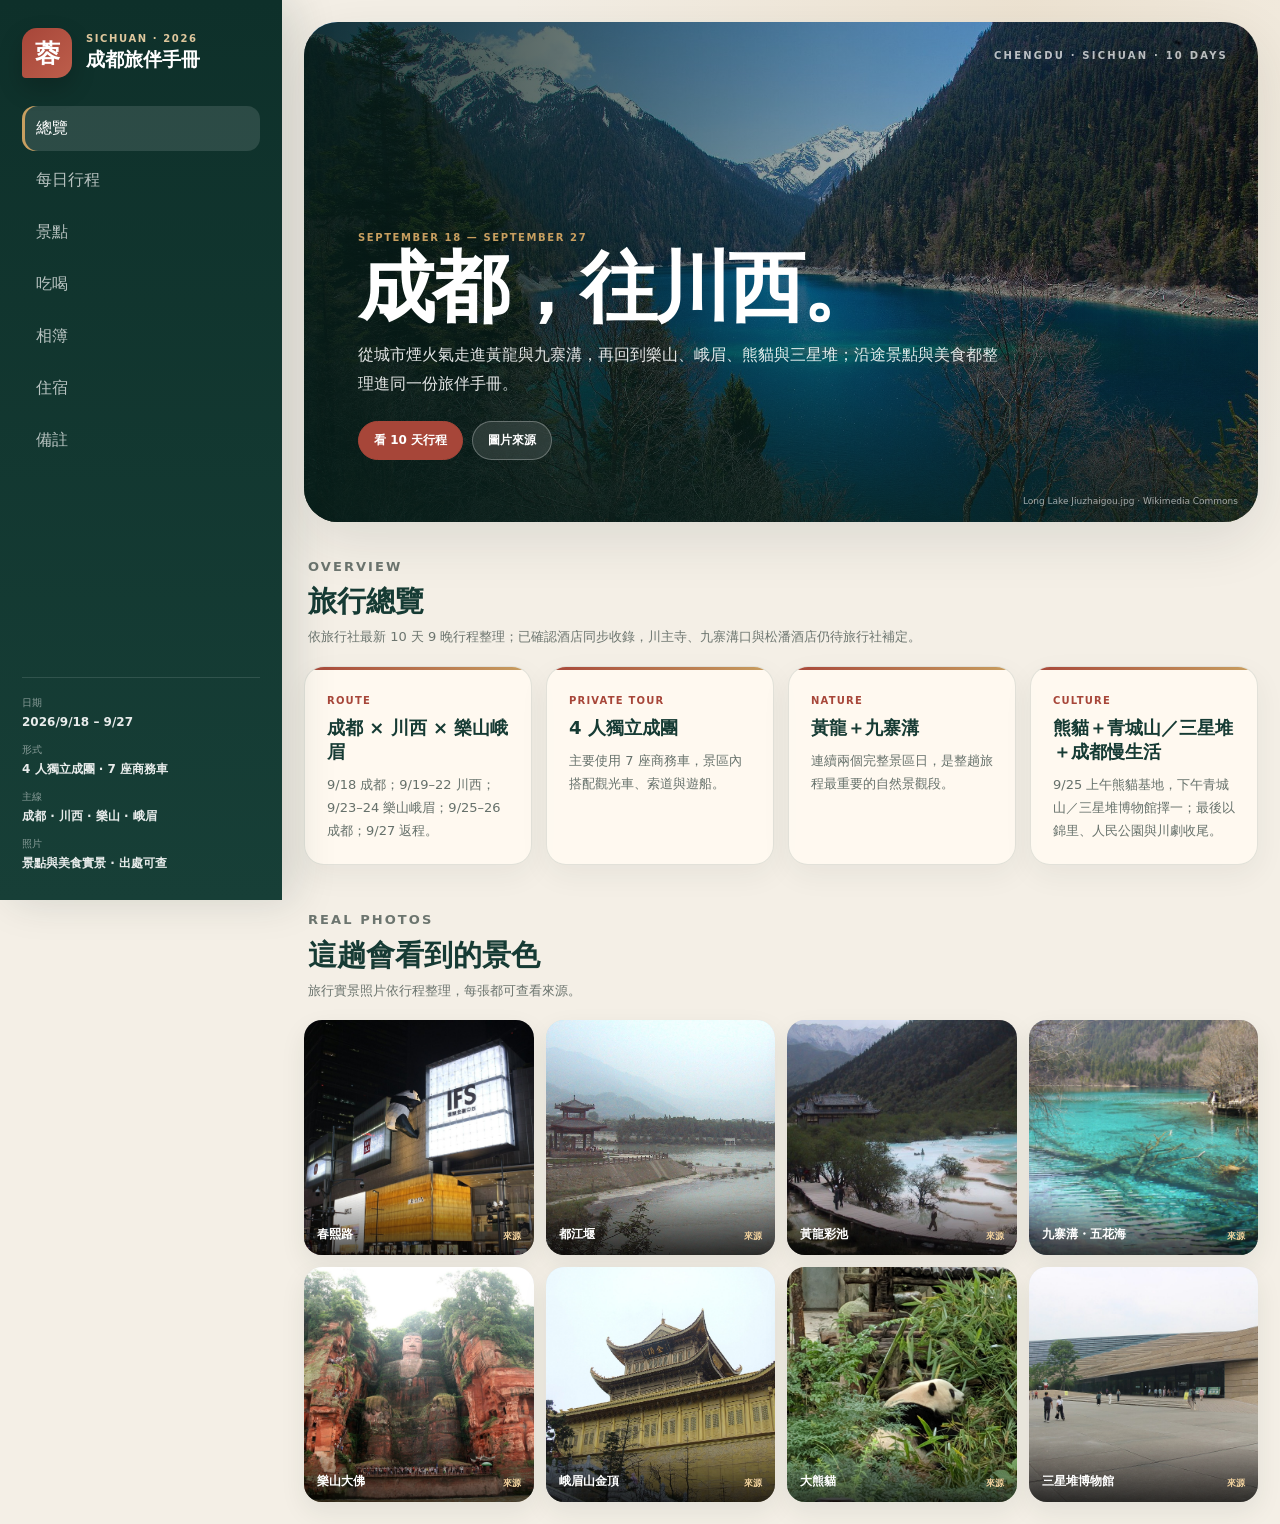
==== index.html @ 66284fae "Add files via upload" ====
<!doctype html><html lang="zh-Hant"><head><meta charset="utf-8"><meta name="viewport" content="width=device-width,initial-scale=1"><meta name="theme-color" content="#173d36"><meta name="apple-mobile-web-app-capable" content="yes"><meta name="apple-mobile-web-app-title" content="成都旅伴"><title>成都旅伴手冊｜2026.09.18–09.27</title><link rel="manifest" href="./manifest.webmanifest"><link rel="stylesheet" href="./styles.css?build=20260827-places-guide-1"></head><body>
<div class="app-shell"><aside class="sidebar"><div class="brand"><div class="brand-mark">蓉</div><div><p class="eyebrow">Sichuan · 2026</p><h1>成都旅伴手冊</h1></div></div><nav class="nav-tabs"><button class="nav-tab is-active" data-view="overview">總覽</button><button class="nav-tab" data-view="itinerary">每日行程</button><button class="nav-tab" data-view="places">景點</button><button class="nav-tab" data-view="food">吃喝</button><button class="nav-tab" data-view="gallery">相簿</button><button class="nav-tab" data-view="hotels">住宿</button><button class="nav-tab" data-view="notes">備註</button></nav><section class="trip-meta"><div><span>日期</span><strong>2026/9/18 – 9/27</strong></div><div><span>形式</span><strong>4 人獨立成團 · 7 座商務車</strong></div><div><span>主線</span><strong>成都 · 川西 · 樂山 · 峨眉</strong></div><div><span>照片</span><strong>景點與美食實景 · 出處可查</strong></div></section></aside>
<main><section class="hero" style="--hero:url('./assets/photos/jiuzhaigou_2.jpg')"><div class="hero-overlay"></div><div class="hero-topline">CHENGDU · SICHUAN · 10 DAYS</div><div class="hero-copy"><p class="eyebrow">September 18 — September 27</p><h2>成都，往川西。</h2><p>從城市煙火氣走進黃龍與九寨溝，再回到樂山、峨眉、熊貓與三星堆；沿途景點與美食都整理進同一份旅伴手冊。</p><div class="hero-actions"><button class="hero-jump" data-go="itinerary">看 10 天行程</button><a href="./IMAGE_CREDITS.html">圖片來源</a></div></div><div class="hero-source">Long Lake Jiuzhaigou.jpg · Wikimedia Commons</div></section>
<section class="view is-visible" id="overview"><div class="section-heading"><div><p class="eyebrow">Overview</p><h3>旅行總覽</h3><p>依旅行社最新 10 天 9 晚行程整理；已確認酒店同步收錄，川主寺、九寨溝口與松潘酒店仍待旅行社補定。</p></div></div><div class="overview-grid"><article class="info-card"><span class="card-kicker">Route</span><h4>成都 × 川西 × 樂山峨眉</h4><p>9/18 成都；9/19–22 川西；9/23–24 樂山峨眉；9/25–26 成都；9/27 返程。</p></article><article class="info-card"><span class="card-kicker">Private Tour</span><h4>4 人獨立成團</h4><p>主要使用 7 座商務車，景區內搭配觀光車、索道與遊船。</p></article><article class="info-card"><span class="card-kicker">Nature</span><h4>黃龍＋九寨溝</h4><p>連續兩個完整景區日，是整趟旅程最重要的自然景觀段。</p></article><article class="info-card"><span class="card-kicker">Culture</span><h4>熊貓＋青城山／三星堆＋成都慢生活</h4><p>9/25 上午熊貓基地，下午青城山／三星堆博物館擇一；最後以錦里、人民公園與川劇收尾。</p></article></div>
<div class="section-heading compact"><div><p class="eyebrow">Real Photos</p><h3>這趟會看到的景色</h3><p>旅行實景照片依行程整理，每張都可查看來源。</p></div></div><div class="overview-photo-grid"><figure class="photo-card"><img src="./assets/photos/chunxi.jpg" alt="春熙路"><figcaption><strong>春熙路</strong><a class="photo-source" href="https://commons.wikimedia.org/wiki/File:Chunxi_Road_20260514-2.jpg" target="_blank" rel="noopener">來源</a></figcaption></figure><figure class="photo-card"><img src="./assets/photos/dujiangyan_1.jpg" alt="都江堰"><figcaption><strong>都江堰</strong><a class="photo-source" href="https://commons.wikimedia.org/wiki/File:Dujiangyan_Irrigation_System.jpg" target="_blank" rel="noopener">來源</a></figcaption></figure><figure class="photo-card"><img src="./assets/photos/huanglong_1.jpg" alt="黃龍彩池"><figcaption><strong>黃龍彩池</strong><a class="photo-source" href="https://commons.wikimedia.org/wiki/File:Huanglonggou_Pools.jpg" target="_blank" rel="noopener">來源</a></figcaption></figure><figure class="photo-card"><img src="./assets/photos/jiuzhaigou_1.jpg" alt="九寨溝・五花海"><figcaption><strong>九寨溝・五花海</strong><a class="photo-source" href="https://commons.wikimedia.org/wiki/File:%E4%B9%9D%E5%AF%A8%E6%BA%9D%E4%BA%94%E8%8A%B1%E6%B5%B7.JPG" target="_blank" rel="noopener">來源</a></figcaption></figure><figure class="photo-card"><img src="./assets/photos/leshan_1.jpg" alt="樂山大佛"><figcaption><strong>樂山大佛</strong><a class="photo-source" href="https://commons.wikimedia.org/wiki/File:Leshan_Giant_Buddha.jpg" target="_blank" rel="noopener">來源</a></figcaption></figure><figure class="photo-card"><img src="./assets/photos/emei_1.jpg" alt="峨眉山金頂"><figcaption><strong>峨眉山金頂</strong><a class="photo-source" href="https://commons.wikimedia.org/wiki/File:GoldenSummit.JPG" target="_blank" rel="noopener">來源</a></figcaption></figure><figure class="photo-card"><img src="./assets/photos/panda_2.jpg" alt="大熊貓"><figcaption><strong>大熊貓</strong><a class="photo-source" href="https://commons.wikimedia.org/wiki/File:Chengdu_Research_Base_of_Giant_Panda_Breeding,_201907,_05.jpg" target="_blank" rel="noopener">來源</a></figcaption></figure><figure class="photo-card"><img src="./assets/photos/sanxingdui_2.jpg" alt="三星堆博物館"><figcaption><strong>三星堆博物館</strong><a class="photo-source" href="https://commons.wikimedia.org/wiki/File:Sanxingdui_Museum_20260512-1.jpg" target="_blank" rel="noopener">來源</a></figcaption></figure></div></section>
<section class="view" id="itinerary"><div class="section-heading"><div><p class="eyebrow">Itinerary</p><h3>每日行程</h3><p>點日期切換，每一天都使用對應的實景照片。</p></div></div><div class="date-switcher" id="dateSwitcher"></div><div class="day-panel" id="dayPanel"></div></section>
<section class="view" id="places"><div class="section-heading"><div><p class="eyebrow">Places</p><h3>景點資料</h3><p>所有卡片皆使用實景照片；導航改用高德地圖。</p></div></div><div class="filter-row" id="placeFilters"></div><div class="places-grid" id="placesGrid"></div></section>
<section class="view" id="food">
<div class="section-heading"><div><p class="eyebrow">Food & Tea</p><h3>四川一路吃</h3>
<p>成都小吃、川西藏羌風味、樂山美食與人民公園茶館都排進同一份清單。菜色卡片使用實際食物照片，並標示攝影者、來源與授權。</p></div></div>
<div class="food-offline-note"><strong>離線使用：</strong>出發前在可正常連線的網路下開啟一次本頁，菜色照片會由瀏覽器保存；景點照片則已收錄在網站內。</div>
<section class="top10-section"><div class="top10-heading"><p class="eyebrow">Must Eat</p><h4>整趟必吃 Top 10</h4><p>依這次 10 天路線排序，不是泛用成都排行榜。</p></div><ol class="top10-grid"><li><span>01</span><strong>樂山甜皮鴨</strong></li><li><span>02</span><strong>樂山蹺腳牛肉</strong></li><li><span>03</span><strong>樂山缽缽雞</strong></li><li><span>04</span><strong>成都火鍋</strong></li><li><span>05</span><strong>串串香</strong></li><li><span>06</span><strong>甜水麵</strong></li><li><span>07</span><strong>擔擔麵</strong></li><li><span>08</span><strong>冰粉</strong></li><li><span>09</span><strong>牦牛肉湯鍋／火鍋</strong></li><li><span>10</span><strong>蛋烘糕</strong></li></ol></section>
<div class="filter-row" id="foodFilters"></div><div class="places-grid" id="foodGrid"></div>
</section>
<section class="view" id="gallery"><div class="section-heading"><div><p class="eyebrow">Gallery</p><h3>旅途相簿</h3><p>旅行實景照片依地區分類，點卡片可查看原始來源。</p></div><a class="credits-link" href="./IMAGE_CREDITS.html">完整圖片來源</a></div><div class="filter-row" id="galleryFilters"></div><div class="gallery-grid" id="galleryGrid"></div></section>

<section class="view" id="hotels">
  <div class="section-heading"><div><p class="eyebrow">Stay</p><h3>住宿安排</h3>
  <p>依旅行社最新行程表整理。已確認酒店可直接開啟高德地圖；標示「待確認」的住宿不自行補假地址。</p></div></div>
  <div class="hotel-grid" id="hotelGrid"></div>
</section>
<section class="view" id="notes"><div class="section-heading"><div><p class="eyebrow">Notes</p><h3>旅伴備註</h3><p id="notesStatus">本機離線模式</p></div></div><div class="notes-layout"><form id="noteForm" class="note-form"><label>標題<input name="title" placeholder="例如：三星堆門票" required></label><label>內容<textarea name="body" placeholder="同行都需要看到的事情" required></textarea></label><button type="submit">新增備註</button></form><div class="note-list" id="noteList"></div></div></section></main></div><script>document.querySelectorAll('[data-go]').forEach(b=>b.onclick=()=>document.querySelector(`[data-view="${b.dataset.go}"]`).click());</script><script src="./app.js?build=20260827-places-guide-1"></script></body></html>
---- styles.css ----
:root{--ink:#163b34;--ink2:#234e45;--paper:#f4efe6;--paper2:#fffaf1;--red:#a74639;--gold:#c89f60;--muted:#6c756f;--line:rgba(22,59,52,.12);--shadow:0 18px 55px rgba(26,47,41,.11);--sidebar:282px}*{box-sizing:border-box}html{scroll-behavior:smooth}body{margin:0;background:radial-gradient(circle at 80% 0,rgba(200,159,96,.15),transparent 28%),var(--paper);color:#24342f;font-family:system-ui,-apple-system,"PingFang TC","Microsoft JhengHei",sans-serif}button,input,textarea{font:inherit}a{color:inherit}.app-shell{min-height:100vh}.sidebar{position:fixed;inset:0 auto 0 0;width:var(--sidebar);z-index:20;padding:28px 22px;display:flex;flex-direction:column;gap:28px;color:#fff;background:linear-gradient(180deg,#0e302a,#173f37);box-shadow:12px 0 40px rgba(20,50,44,.15);overflow:auto}.brand{display:flex;align-items:center;gap:14px}.brand-mark{width:50px;height:50px;display:grid;place-items:center;border-radius:15px 15px 15px 4px;background:linear-gradient(135deg,#a74639,#bd5e4b);font-family:serif;font-size:25px;font-weight:900;box-shadow:0 10px 24px rgba(0,0,0,.2)}.brand h1{margin:3px 0 0;font-size:19px}.eyebrow{margin:0;color:var(--gold);font-size:10px;font-weight:900;letter-spacing:.16em;text-transform:uppercase}.sidebar .eyebrow{color:#dfc79d}.nav-tabs{display:grid;gap:7px}.nav-tab{border:0;border-radius:13px;padding:12px 14px;background:transparent;color:rgba(255,255,255,.7);text-align:left;cursor:pointer}.nav-tab:hover{background:rgba(255,255,255,.07);color:#fff}.nav-tab.is-active{background:rgba(255,255,255,.12);color:#fff;box-shadow:inset 3px 0 0 var(--gold)}.trip-meta{margin-top:auto;padding-top:18px;border-top:1px solid rgba(255,255,255,.12);display:grid;gap:12px}.trip-meta div{display:grid;gap:3px}.trip-meta span{font-size:10px;color:rgba(255,255,255,.5)}.trip-meta strong{font-size:12px;line-height:1.5;color:rgba(255,255,255,.9)}main{margin-left:var(--sidebar);width:calc(100% - var(--sidebar));padding:22px}.hero{--hero:none;position:relative;min-height:500px;overflow:hidden;border-radius:34px;background-image:var(--hero);background-position:center;background-size:cover;box-shadow:var(--shadow);color:#fff;display:flex;align-items:flex-end}.hero-overlay{position:absolute;inset:0;background:linear-gradient(90deg,rgba(7,30,26,.86),rgba(7,30,26,.38) 55%,rgba(7,30,26,.06)),linear-gradient(0deg,rgba(7,30,26,.72),transparent 55%)}.hero-topline{position:absolute;top:28px;right:30px;z-index:2;font-size:10px;font-weight:900;letter-spacing:.22em;color:rgba(255,255,255,.7)}.hero-copy{position:relative;z-index:2;max-width:790px;padding:54px 54px 62px}.hero-copy h2{margin:8px 0 14px;font-family:serif;font-size:clamp(48px,6vw,80px);line-height:.98;letter-spacing:-.04em}.hero-copy>p:last-of-type{max-width:650px;margin:0;color:rgba(255,255,255,.88);font-size:16px;line-height:1.85}.hero-actions{display:flex;gap:9px;margin-top:22px}.hero-actions button,.hero-actions a{border:1px solid rgba(255,255,255,.28);border-radius:999px;padding:10px 15px;background:rgba(255,255,255,.11);color:#fff;text-decoration:none;font-size:12px;font-weight:800;cursor:pointer;backdrop-filter:blur(10px)}.hero-actions button{background:#a74639;border-color:#a74639}.hero-source{position:absolute;z-index:2;right:20px;bottom:16px;font-size:9px;color:rgba(255,255,255,.6)}.view{display:none;animation:fade .28s ease}.view.is-visible{display:block}@keyframes fade{from{opacity:0;transform:translateY(5px)}to{opacity:1;transform:none}}.section-heading{display:flex;justify-content:space-between;align-items:flex-end;gap:20px;margin:34px 4px 18px}.section-heading.compact{margin-top:44px}.section-heading h3{margin:4px 0;color:var(--ink);font-family:serif;font-size:29px}.section-heading p{margin:0;max-width:800px;color:var(--muted);font-size:13px;line-height:1.7}.overview-grid{display:grid;grid-template-columns:repeat(4,minmax(0,1fr));gap:14px}.info-card,.day-panel,.place-card,.note-card,.note-form{border:1px solid var(--line);background:rgba(255,250,241,.92);box-shadow:0 10px 30px rgba(30,48,43,.06)}.info-card{position:relative;overflow:hidden;padding:22px;border-radius:20px}.info-card:before{content:"";position:absolute;inset:0 0 auto;height:3px;background:linear-gradient(90deg,var(--red),var(--gold))}.card-kicker{color:var(--red);font-size:10px;font-weight:900;letter-spacing:.12em;text-transform:uppercase}.info-card h4,.place-card h4,.note-card h4{margin:8px 0 10px;color:var(--ink);font-size:18px}.info-card p,.place-card p,.note-card p{margin:0;color:#66716b;font-size:13px;line-height:1.75}.overview-photo-grid{display:grid;grid-template-columns:repeat(4,minmax(0,1fr));gap:12px}.photo-card{position:relative;overflow:hidden;margin:0;border-radius:18px;background:#ddd;box-shadow:0 10px 26px rgba(30,48,43,.08)}.photo-card img{width:100%;height:235px;object-fit:cover;display:block;transition:.3s}.photo-card:hover img{transform:scale(1.025)}.photo-card figcaption{position:absolute;inset:auto 0 0;display:flex;align-items:flex-end;justify-content:space-between;gap:10px;padding:32px 13px 12px;background:linear-gradient(transparent,rgba(0,0,0,.72));color:#fff;font-size:11px}.photo-card figcaption strong{font-size:12px}.photo-source{color:#f0d19d;text-decoration:none;font-size:9px;font-weight:800;white-space:nowrap}.date-switcher,.filter-row{display:flex;gap:8px;overflow-x:auto;padding:2px 2px 12px;scrollbar-width:none}.date-switcher::-webkit-scrollbar,.filter-row::-webkit-scrollbar{display:none}.date-button,.filter-pill{flex:0 0 auto;border:1px solid var(--line);border-radius:999px;padding:9px 13px;background:rgba(255,255,255,.6);color:var(--ink);font-size:11px;font-weight:800;cursor:pointer}.date-button.is-active,.filter-pill.is-active{color:#fff;background:var(--ink);border-color:var(--ink);box-shadow:0 8px 20px rgba(22,59,52,.18)}.day-panel{padding:25px;border-radius:23px}.day-title{display:flex;align-items:flex-start;justify-content:space-between;gap:16px;margin-bottom:18px}.day-title h4{margin:5px 0 0;color:var(--ink);font-family:serif;font-size:28px}.tag{display:inline-flex;width:fit-content;border:1px solid rgba(167,70,57,.16);border-radius:999px;padding:6px 9px;background:rgba(167,70,57,.07);color:#83362e;font-size:10px;font-weight:800}.day-photo-grid{display:grid;grid-template-columns:repeat(auto-fit,minmax(180px,1fr));gap:10px;margin-bottom:22px}.day-photo-grid .photo-card img{height:230px}.timeline{position:relative}.timeline:before{content:"";position:absolute;top:14px;bottom:14px;left:92px;width:1px;background:linear-gradient(var(--gold),rgba(200,159,96,.1))}.timeline-item{position:relative;display:grid;grid-template-columns:78px 1fr;gap:28px;padding:17px 0}.timeline-item:before{content:"";position:absolute;left:87px;top:26px;width:10px;height:10px;border:3px solid var(--paper2);border-radius:50%;background:var(--red)}.timeline-time{padding-top:2px;color:#8d3b32;font-size:11px;font-weight:900}.timeline-item h5{margin:0 0 6px;color:var(--ink);font-size:15px}.timeline-item p{margin:0;color:#66716b;font-size:13px;line-height:1.75}.link-row{display:flex;flex-wrap:wrap;gap:10px;margin-top:10px}.link-row a{color:#923c32;text-decoration:none;border-bottom:1px solid rgba(146,60,50,.3);font-size:10px;font-weight:800}.places-grid{display:grid;grid-template-columns:repeat(3,minmax(0,1fr));gap:14px}.place-card{overflow:hidden;border-radius:21px}.place-photo{position:relative;height:205px;background:#ddd}.place-photo img{width:100%;height:100%;object-fit:cover;display:block}.source-float{position:absolute;right:9px;bottom:8px;padding:5px 7px;border-radius:999px;background:rgba(0,0,0,.45);backdrop-filter:blur(8px)}.place-body{padding:17px}.tag-row{display:flex;gap:6px;margin-top:12px}.food-photo-note{margin-top:10px;color:#8a6e55;font-size:10px;font-weight:700}.gallery-grid{display:grid;grid-template-columns:repeat(4,minmax(0,1fr));grid-auto-flow:dense;gap:12px}.gallery-card{position:relative;min-height:260px;overflow:hidden;margin:0;border-radius:20px;background:#ddd;box-shadow:0 12px 30px rgba(30,48,43,.08)}.gallery-card.gallery-wide{grid-column:span 2}.gallery-card img{width:100%;height:100%;min-height:260px;object-fit:cover;display:block}.gallery-card figcaption{position:absolute;inset:auto 0 0;display:grid;grid-template-columns:1fr auto;gap:2px 8px;align-items:end;padding:40px 13px 12px;background:linear-gradient(transparent,rgba(0,0,0,.72));color:#fff}.gallery-card figcaption span{grid-column:1;color:#e9ca98;font-size:9px;font-weight:900}.gallery-card figcaption strong{font-size:12px}.gallery-card .photo-source{grid-row:1/3;grid-column:2}.credits-link{border:1px solid var(--line);border-radius:999px;padding:9px 12px;text-decoration:none;color:var(--ink);font-size:11px;font-weight:800}.notes-layout{display:grid;grid-template-columns:minmax(280px,.8fr) minmax(0,1.6fr);gap:15px}.note-form{display:grid;align-self:start;gap:14px;padding:20px;border-radius:20px}.note-form label{display:grid;gap:6px;color:var(--ink);font-size:11px;font-weight:800}.note-form input,.note-form textarea{width:100%;border:1px solid var(--line);border-radius:12px;padding:11px 12px;background:#fff;color:#24342f;outline:none}.note-form textarea{min-height:120px;resize:vertical}.note-form button,.note-card button{border:0;border-radius:999px;padding:9px 13px;background:var(--ink);color:#fff;font-size:11px;font-weight:800;cursor:pointer}.note-list{display:grid;gap:9px}.note-card{padding:16px;border-radius:18px}.note-card button{background:#a74639}@media(max-width:1180px){:root{--sidebar:244px}.overview-grid{grid-template-columns:repeat(2,1fr)}.places-grid{grid-template-columns:repeat(2,1fr)}.gallery-grid{grid-template-columns:repeat(3,1fr)}}@media(max-width:820px){body{background:var(--paper)}.sidebar{position:relative;width:auto;height:auto;padding:16px}.brand-mark{width:43px;height:43px;font-size:21px}.trip-meta{display:none}.nav-tabs{display:flex;overflow-x:auto;gap:5px;scrollbar-width:none}.nav-tab{flex:0 0 auto;padding:9px 11px;border-radius:999px;font-size:11px}.nav-tab.is-active{box-shadow:none}main{margin-left:0;width:100%;padding:10px}.hero{min-height:560px;border-radius:25px}.hero-overlay{background:linear-gradient(0deg,rgba(7,30,26,.82),rgba(7,30,26,.2) 60%)}.hero-copy{padding:38px 22px 52px}.hero-copy h2{font-size:52px}.hero-copy>p:last-of-type{font-size:14px}.hero-topline{top:20px;right:17px;font-size:8px}.hero-source{font-size:8px}.section-heading{display:block;margin-top:27px}.section-heading h3{font-size:25px}.overview-grid,.places-grid,.notes-layout{grid-template-columns:1fr}.overview-photo-grid,.day-photo-grid{display:flex;overflow-x:auto;gap:9px;scrollbar-width:none}.overview-photo-grid .photo-card,.day-photo-grid .photo-card{min-width:78%}.photo-card img,.day-photo-grid .photo-card img{height:245px}.day-panel{padding:17px}.day-title{display:grid}.day-title h4{font-size:23px}.timeline:before{left:61px}.timeline-item{grid-template-columns:48px 1fr;gap:25px}.timeline-item:before{left:56px}.gallery-grid{grid-template-columns:repeat(2,1fr);gap:9px}.gallery-card.gallery-wide{grid-column:span 2}.gallery-card,.gallery-card img{min-height:210px}}@media(max-width:520px){.gallery-grid{grid-template-columns:1fr}.gallery-card.gallery-wide{grid-column:span 1}.gallery-card,.gallery-card img{min-height:250px}}

/* Food guide */
.food-offline-note{
  margin:0 0 18px;
  padding:13px 16px;
  border:1px solid rgba(23,61,54,.12);
  border-radius:16px;
  background:rgba(255,250,241,.76);
  color:#5f6a65;
  font-size:12px;
  line-height:1.7;
}
.food-offline-note strong{color:var(--ink)}
.top10-section{
  display:grid;
  grid-template-columns:minmax(210px,.55fr) minmax(0,1.45fr);
  gap:18px;
  margin:0 0 24px;
  padding:22px;
  border-radius:24px;
  color:#f8f2e8;
  background:linear-gradient(135deg,#173d36,#254f47);
  box-shadow:0 16px 38px rgba(23,61,54,.15);
}
.top10-heading h4{margin:5px 0 8px;font-family:"Noto Serif TC","Songti TC",serif;font-size:25px}
.top10-heading p:last-child{margin:0;color:rgba(255,255,255,.68);font-size:12px;line-height:1.7}
.top10-grid{
  display:grid;
  grid-template-columns:repeat(2,minmax(0,1fr));
  gap:8px;
  margin:0;
  padding:0;
  list-style:none;
}
.top10-grid li{
  display:flex;
  align-items:center;
  gap:10px;
  padding:10px 12px;
  border:1px solid rgba(255,255,255,.10);
  border-radius:13px;
  background:rgba(255,255,255,.06);
}
.top10-grid li span{color:#e8c78e;font-size:10px;font-weight:900}
.top10-grid li strong{font-size:13px}
.today-food{
  display:grid;
  grid-template-columns:minmax(0,1.45fr) minmax(220px,.75fr);
  gap:18px;
  margin:0 0 22px;
  padding:18px 20px;
  border:1px solid rgba(169,66,53,.15);
  border-radius:18px;
  background:linear-gradient(135deg,rgba(169,66,53,.07),rgba(195,154,88,.08));
}
.today-food h5{margin:5px 0 7px;color:var(--ink);font-size:17px}
.today-food p:not(.eyebrow){margin:0;color:#66716b;font-size:13px;line-height:1.75}
.food-chip-row{display:flex;align-content:flex-start;align-items:flex-start;flex-wrap:wrap;gap:7px}
.food-chip{
  display:inline-flex;
  padding:6px 9px;
  border:1px solid rgba(169,66,53,.16);
  border-radius:999px;
  color:var(--red-dark);
  background:rgba(255,255,255,.65);
  font-size:10px;
  font-weight:800;
}
.food-photo img{background:#e7dfd1}
.food-card .source-float .photo-source{
  max-width:calc(100% - 12px);
  overflow:hidden;
  text-overflow:ellipsis;
  white-space:nowrap;
}
@media(max-width:820px){
  .top10-section{grid-template-columns:1fr}
  .top10-grid{grid-template-columns:1fr 1fr}
  .today-food{grid-template-columns:1fr}
}
@media(max-width:520px){
  .top10-grid{grid-template-columns:1fr}
}


/* Hotels */
.hotel-grid{display:grid;grid-template-columns:repeat(2,minmax(0,1fr));gap:14px}
.hotel-card{
  display:grid;
  grid-template-columns:92px 1fr;
  overflow:hidden;
  border:1px solid rgba(23,61,54,.10);
  border-radius:20px;
  background:rgba(255,250,241,.9);
  box-shadow:0 12px 34px rgba(36,55,49,.07);
}
.hotel-date{
  display:flex;
  flex-direction:column;
  justify-content:center;
  gap:5px;
  padding:18px 14px;
  color:white;
  background:linear-gradient(160deg,var(--ink),var(--ink-2));
}
.hotel-date span{color:#e8c78e;font-size:12px;font-weight:900}
.hotel-date strong{font-size:13px;line-height:1.45}
.hotel-main{padding:18px}
.hotel-main h4{margin:6px 0 8px;color:var(--ink);font-size:18px}
.hotel-main p{margin:0;color:#68716c;font-size:12px;line-height:1.7}
.today-stay{
  display:flex;
  align-items:center;
  justify-content:space-between;
  gap:18px;
  margin:0 0 22px;
  padding:15px 18px;
  border:1px solid rgba(23,61,54,.12);
  border-radius:17px;
  background:linear-gradient(135deg,rgba(23,61,54,.07),rgba(195,154,88,.07));
}
.today-stay h5{margin:4px 0;color:var(--ink);font-size:16px}
.today-stay p:not(.eyebrow){margin:0;color:#69736e;font-size:12px}
@media(max-width:820px){
  .hotel-grid{grid-template-columns:1fr}
  .today-stay{align-items:flex-start;flex-direction:column}
}


/* Rich place descriptions */
.place-tags{
  display:flex;
  flex-wrap:wrap;
  gap:6px;
  margin:12px 0 4px;
}
.place-tags span{
  display:inline-flex;
  padding:5px 8px;
  border:1px solid rgba(195,154,88,.22);
  border-radius:999px;
  color:#7b5b2c;
  background:rgba(195,154,88,.09);
  font-size:10px;
  font-weight:800;
}
.place-card .place-body > p{
  min-height:5.2em;
}
@media(max-width:820px){
  .place-card .place-body > p{min-height:0}
}


/* Daily sightseeing guide */
.daily-guide-section{
  margin:0 0 22px;
  padding:20px;
  border:1px solid rgba(23,61,54,.11);
  border-radius:20px;
  background:rgba(255,250,241,.82);
  box-shadow:0 12px 30px rgba(36,55,49,.05);
}
.daily-guide-title{
  display:flex;
  align-items:end;
  justify-content:space-between;
  gap:14px;
  margin-bottom:14px;
}
.daily-guide-title h4{
  margin:3px 0 0;
  color:var(--ink);
  font-family:"Noto Serif TC","Songti TC",serif;
  font-size:20px;
}
.daily-guide-grid{
  display:grid;
  grid-template-columns:repeat(2,minmax(0,1fr));
  gap:12px;
}
.daily-guide-card{
  padding:16px;
  border:1px solid rgba(23,61,54,.10);
  border-radius:16px;
  background:rgba(255,255,255,.58);
}
.daily-guide-head{
  display:flex;
  align-items:flex-start;
  justify-content:space-between;
  gap:10px;
}
.daily-guide-card h5{
  margin:5px 0 8px;
  color:var(--ink);
  font-size:17px;
}
.daily-guide-card > p{
  margin:0 0 12px;
  color:#66716b;
  font-size:12px;
  line-height:1.72;
}
.choice-badge{
  flex:0 0 auto;
  padding:5px 8px;
  border-radius:999px;
  color:#fff;
  background:var(--red);
  font-size:10px;
  font-weight:900;
}
.must-see{
  display:grid;
  gap:7px;
  padding-top:10px;
  border-top:1px solid rgba(23,61,54,.08);
}
.must-see > strong{
  color:var(--ink);
  font-size:11px;
}
.must-see-list{
  display:flex;
  flex-wrap:wrap;
  gap:6px;
}
.must-see-list span{
  display:inline-flex;
  padding:5px 8px;
  border-radius:999px;
  color:#72562d;
  background:rgba(195,154,88,.11);
  font-size:10px;
  font-weight:800;
}
@media(max-width:820px){
  .daily-guide-grid{grid-template-columns:1fr}
  .daily-guide-section{padding:16px}
}
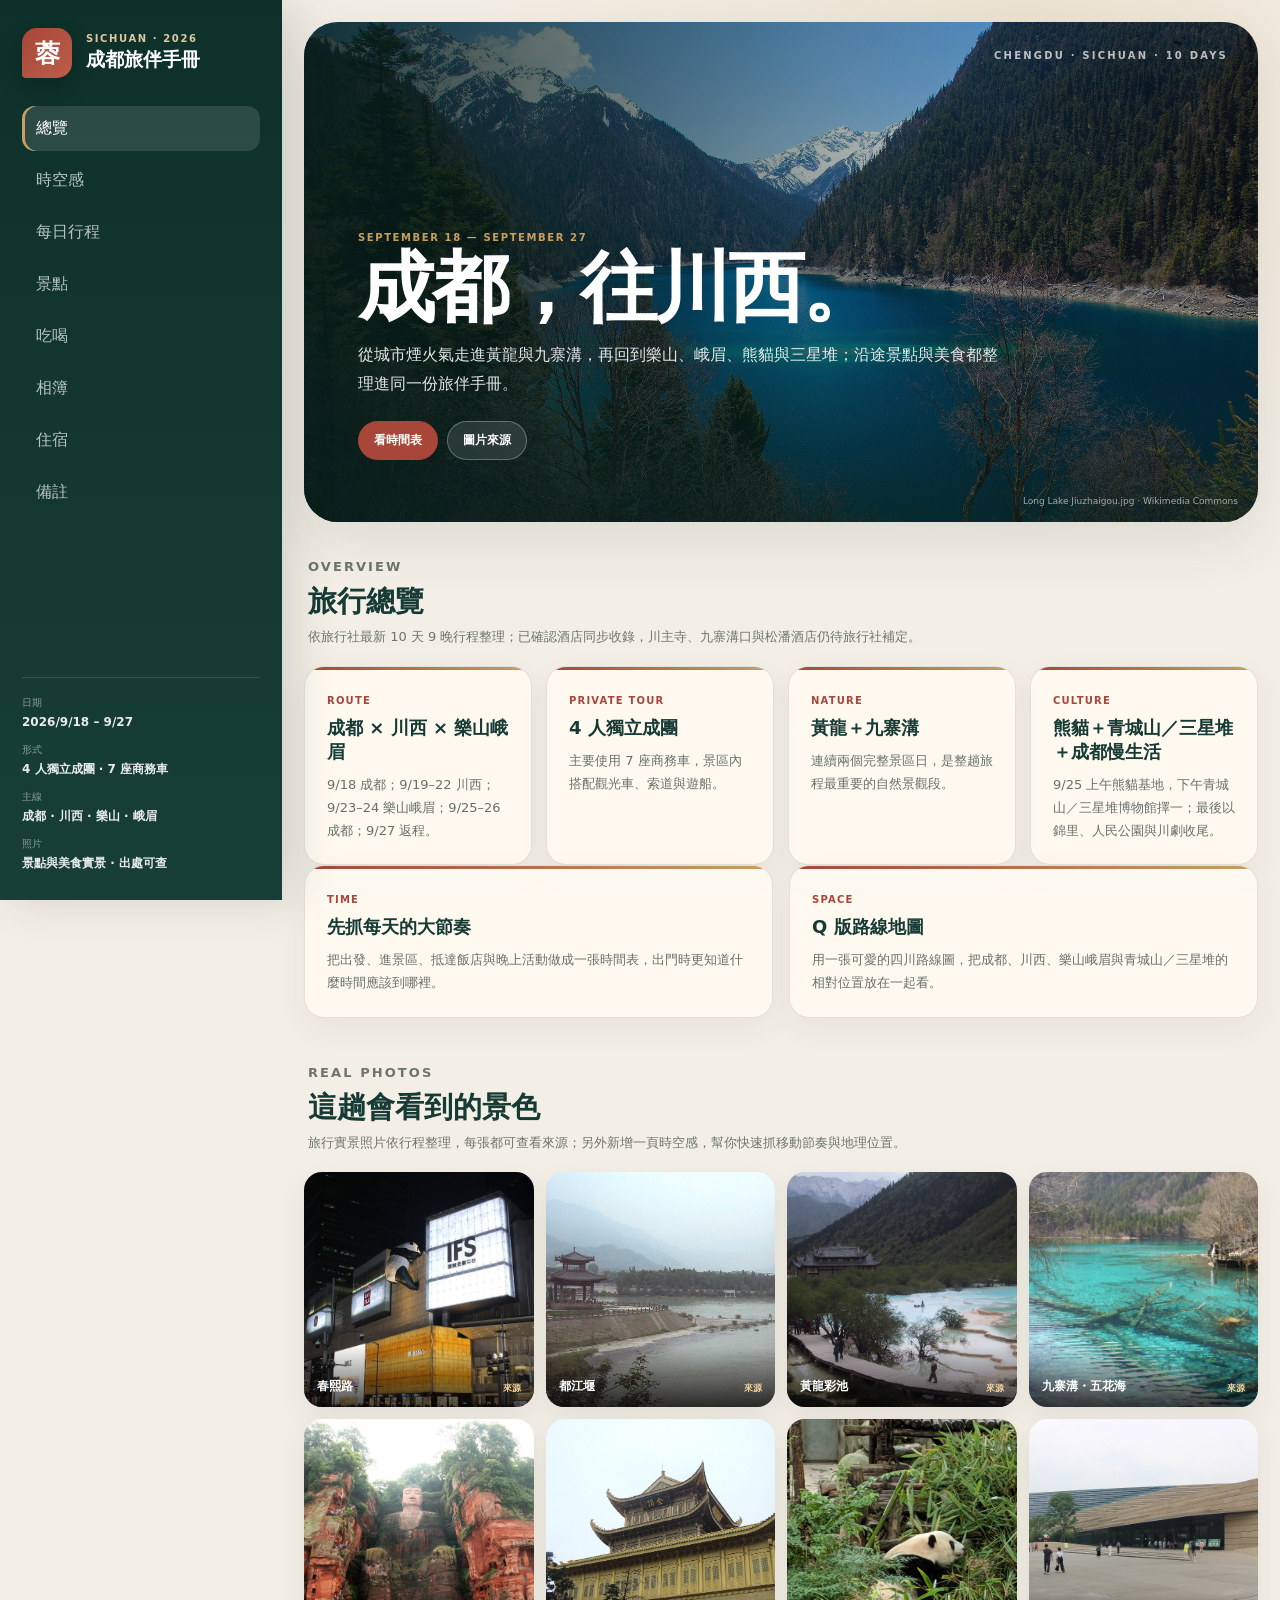
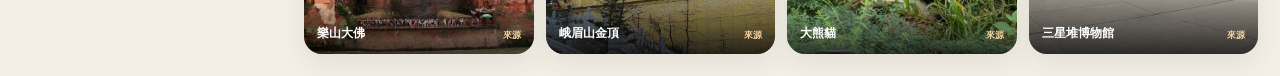
==== commit bc878fbc: "Add files via upload" ====
--- a/index.html
+++ b/index.html
@@ -1,9 +1,19 @@
-<!doctype html><html lang="zh-Hant"><head><meta charset="utf-8"><meta name="viewport" content="width=device-width,initial-scale=1"><meta name="theme-color" content="#173d36"><meta name="apple-mobile-web-app-capable" content="yes"><meta name="apple-mobile-web-app-title" content="成都旅伴"><title>成都旅伴手冊｜2026.09.18–09.27</title><link rel="manifest" href="./manifest.webmanifest"><link rel="stylesheet" href="./styles.css?build=20260827-places-guide-1"></head><body>
-<div class="app-shell"><aside class="sidebar"><div class="brand"><div class="brand-mark">蓉</div><div><p class="eyebrow">Sichuan · 2026</p><h1>成都旅伴手冊</h1></div></div><nav class="nav-tabs"><button class="nav-tab is-active" data-view="overview">總覽</button><button class="nav-tab" data-view="itinerary">每日行程</button><button class="nav-tab" data-view="places">景點</button><button class="nav-tab" data-view="food">吃喝</button><button class="nav-tab" data-view="gallery">相簿</button><button class="nav-tab" data-view="hotels">住宿</button><button class="nav-tab" data-view="notes">備註</button></nav><section class="trip-meta"><div><span>日期</span><strong>2026/9/18 – 9/27</strong></div><div><span>形式</span><strong>4 人獨立成團 · 7 座商務車</strong></div><div><span>主線</span><strong>成都 · 川西 · 樂山 · 峨眉</strong></div><div><span>照片</span><strong>景點與美食實景 · 出處可查</strong></div></section></aside>
-<main><section class="hero" style="--hero:url('./assets/photos/jiuzhaigou_2.jpg')"><div class="hero-overlay"></div><div class="hero-topline">CHENGDU · SICHUAN · 10 DAYS</div><div class="hero-copy"><p class="eyebrow">September 18 — September 27</p><h2>成都，往川西。</h2><p>從城市煙火氣走進黃龍與九寨溝，再回到樂山、峨眉、熊貓與三星堆；沿途景點與美食都整理進同一份旅伴手冊。</p><div class="hero-actions"><button class="hero-jump" data-go="itinerary">看 10 天行程</button><a href="./IMAGE_CREDITS.html">圖片來源</a></div></div><div class="hero-source">Long Lake Jiuzhaigou.jpg · Wikimedia Commons</div></section>
+<!doctype html><html lang="zh-Hant"><head><meta charset="utf-8"><meta name="viewport" content="width=device-width,initial-scale=1"><meta name="theme-color" content="#173d36"><meta name="apple-mobile-web-app-capable" content="yes"><meta name="apple-mobile-web-app-title" content="成都旅伴"><title>成都旅伴手冊｜2026.09.18–09.27</title><link rel="manifest" href="./manifest.webmanifest"><link rel="stylesheet" href="./styles.css"></head><body>
+<div class="app-shell"><aside class="sidebar"><div class="brand"><div class="brand-mark">蓉</div><div><p class="eyebrow">Sichuan · 2026</p><h1>成都旅伴手冊</h1></div></div><nav class="nav-tabs"><button class="nav-tab is-active" data-view="overview">總覽</button><button class="nav-tab" data-view="tempo">時空感</button><button class="nav-tab" data-view="itinerary">每日行程</button><button class="nav-tab" data-view="places">景點</button><button class="nav-tab" data-view="food">吃喝</button><button class="nav-tab" data-view="gallery">相簿</button><button class="nav-tab" data-view="hotels">住宿</button><button class="nav-tab" data-view="notes">備註</button></nav><section class="trip-meta"><div><span>日期</span><strong>2026/9/18 – 9/27</strong></div><div><span>形式</span><strong>4 人獨立成團 · 7 座商務車</strong></div><div><span>主線</span><strong>成都 · 川西 · 樂山 · 峨眉</strong></div><div><span>照片</span><strong>景點與美食實景 · 出處可查</strong></div></section></aside>
+<main><section class="hero" style="--hero:url('./assets/photos/jiuzhaigou_2.jpg')"><div class="hero-overlay"></div><div class="hero-topline">CHENGDU · SICHUAN · 10 DAYS</div><div class="hero-copy"><p class="eyebrow">September 18 — September 27</p><h2>成都，往川西。</h2><p>從城市煙火氣走進黃龍與九寨溝，再回到樂山、峨眉、熊貓與三星堆；沿途景點與美食都整理進同一份旅伴手冊。</p><div class="hero-actions"><button class="hero-jump" data-go="tempo">看時間表</button><a href="./IMAGE_CREDITS.html">圖片來源</a></div></div><div class="hero-source">Long Lake Jiuzhaigou.jpg · Wikimedia Commons</div></section>
 <section class="view is-visible" id="overview"><div class="section-heading"><div><p class="eyebrow">Overview</p><h3>旅行總覽</h3><p>依旅行社最新 10 天 9 晚行程整理；已確認酒店同步收錄，川主寺、九寨溝口與松潘酒店仍待旅行社補定。</p></div></div><div class="overview-grid"><article class="info-card"><span class="card-kicker">Route</span><h4>成都 × 川西 × 樂山峨眉</h4><p>9/18 成都；9/19–22 川西；9/23–24 樂山峨眉；9/25–26 成都；9/27 返程。</p></article><article class="info-card"><span class="card-kicker">Private Tour</span><h4>4 人獨立成團</h4><p>主要使用 7 座商務車，景區內搭配觀光車、索道與遊船。</p></article><article class="info-card"><span class="card-kicker">Nature</span><h4>黃龍＋九寨溝</h4><p>連續兩個完整景區日，是整趟旅程最重要的自然景觀段。</p></article><article class="info-card"><span class="card-kicker">Culture</span><h4>熊貓＋青城山／三星堆＋成都慢生活</h4><p>9/25 上午熊貓基地，下午青城山／三星堆博物館擇一；最後以錦里、人民公園與川劇收尾。</p></article></div>
-<div class="section-heading compact"><div><p class="eyebrow">Real Photos</p><h3>這趟會看到的景色</h3><p>旅行實景照片依行程整理，每張都可查看來源。</p></div></div><div class="overview-photo-grid"><figure class="photo-card"><img src="./assets/photos/chunxi.jpg" alt="春熙路"><figcaption><strong>春熙路</strong><a class="photo-source" href="https://commons.wikimedia.org/wiki/File:Chunxi_Road_20260514-2.jpg" target="_blank" rel="noopener">來源</a></figcaption></figure><figure class="photo-card"><img src="./assets/photos/dujiangyan_1.jpg" alt="都江堰"><figcaption><strong>都江堰</strong><a class="photo-source" href="https://commons.wikimedia.org/wiki/File:Dujiangyan_Irrigation_System.jpg" target="_blank" rel="noopener">來源</a></figcaption></figure><figure class="photo-card"><img src="./assets/photos/huanglong_1.jpg" alt="黃龍彩池"><figcaption><strong>黃龍彩池</strong><a class="photo-source" href="https://commons.wikimedia.org/wiki/File:Huanglonggou_Pools.jpg" target="_blank" rel="noopener">來源</a></figcaption></figure><figure class="photo-card"><img src="./assets/photos/jiuzhaigou_1.jpg" alt="九寨溝・五花海"><figcaption><strong>九寨溝・五花海</strong><a class="photo-source" href="https://commons.wikimedia.org/wiki/File:%E4%B9%9D%E5%AF%A8%E6%BA%9D%E4%BA%94%E8%8A%B1%E6%B5%B7.JPG" target="_blank" rel="noopener">來源</a></figcaption></figure><figure class="photo-card"><img src="./assets/photos/leshan_1.jpg" alt="樂山大佛"><figcaption><strong>樂山大佛</strong><a class="photo-source" href="https://commons.wikimedia.org/wiki/File:Leshan_Giant_Buddha.jpg" target="_blank" rel="noopener">來源</a></figcaption></figure><figure class="photo-card"><img src="./assets/photos/emei_1.jpg" alt="峨眉山金頂"><figcaption><strong>峨眉山金頂</strong><a class="photo-source" href="https://commons.wikimedia.org/wiki/File:GoldenSummit.JPG" target="_blank" rel="noopener">來源</a></figcaption></figure><figure class="photo-card"><img src="./assets/photos/panda_2.jpg" alt="大熊貓"><figcaption><strong>大熊貓</strong><a class="photo-source" href="https://commons.wikimedia.org/wiki/File:Chengdu_Research_Base_of_Giant_Panda_Breeding,_201907,_05.jpg" target="_blank" rel="noopener">來源</a></figcaption></figure><figure class="photo-card"><img src="./assets/photos/sanxingdui_2.jpg" alt="三星堆博物館"><figcaption><strong>三星堆博物館</strong><a class="photo-source" href="https://commons.wikimedia.org/wiki/File:Sanxingdui_Museum_20260512-1.jpg" target="_blank" rel="noopener">來源</a></figcaption></figure></div></section>
-<section class="view" id="itinerary"><div class="section-heading"><div><p class="eyebrow">Itinerary</p><h3>每日行程</h3><p>點日期切換，每一天都使用對應的實景照片。</p></div></div><div class="date-switcher" id="dateSwitcher"></div><div class="day-panel" id="dayPanel"></div></section>
+<section class="tempo-teaser">
+  <article class="info-card">
+    <span class="card-kicker">Time</span><h4>先抓每天的大節奏</h4>
+    <p>把出發、進景區、抵達飯店與晚上活動做成一張時間表，出門時更知道什麼時間應該到哪裡。</p>
+  </article>
+  <article class="info-card">
+    <span class="card-kicker">Space</span><h4>Q 版路線地圖</h4>
+    <p>用一張可愛的四川路線圖，把成都、川西、樂山峨眉與青城山／三星堆的相對位置放在一起看。</p>
+  </article>
+</section>
+<div class="section-heading compact"><div><p class="eyebrow">Real Photos</p><h3>這趟會看到的景色</h3><p>旅行實景照片依行程整理，每張都可查看來源；另外新增一頁時空感，幫你快速抓移動節奏與地理位置。</p></div></div><div class="overview-photo-grid"><figure class="photo-card"><img src="./assets/photos/chunxi.jpg" alt="春熙路"><figcaption><strong>春熙路</strong><a class="photo-source" href="https://commons.wikimedia.org/wiki/File:Chunxi_Road_20260514-2.jpg" target="_blank" rel="noopener">來源</a></figcaption></figure><figure class="photo-card"><img src="./assets/photos/dujiangyan_1.jpg" alt="都江堰"><figcaption><strong>都江堰</strong><a class="photo-source" href="https://commons.wikimedia.org/wiki/File:Dujiangyan_Irrigation_System.jpg" target="_blank" rel="noopener">來源</a></figcaption></figure><figure class="photo-card"><img src="./assets/photos/huanglong_1.jpg" alt="黃龍彩池"><figcaption><strong>黃龍彩池</strong><a class="photo-source" href="https://commons.wikimedia.org/wiki/File:Huanglonggou_Pools.jpg" target="_blank" rel="noopener">來源</a></figcaption></figure><figure class="photo-card"><img src="./assets/photos/jiuzhaigou_1.jpg" alt="九寨溝・五花海"><figcaption><strong>九寨溝・五花海</strong><a class="photo-source" href="https://commons.wikimedia.org/wiki/File:%E4%B9%9D%E5%AF%A8%E6%BA%9D%E4%BA%94%E8%8A%B1%E6%B5%B7.JPG" target="_blank" rel="noopener">來源</a></figcaption></figure><figure class="photo-card"><img src="./assets/photos/leshan_1.jpg" alt="樂山大佛"><figcaption><strong>樂山大佛</strong><a class="photo-source" href="https://commons.wikimedia.org/wiki/File:Leshan_Giant_Buddha.jpg" target="_blank" rel="noopener">來源</a></figcaption></figure><figure class="photo-card"><img src="./assets/photos/emei_1.jpg" alt="峨眉山金頂"><figcaption><strong>峨眉山金頂</strong><a class="photo-source" href="https://commons.wikimedia.org/wiki/File:GoldenSummit.JPG" target="_blank" rel="noopener">來源</a></figcaption></figure><figure class="photo-card"><img src="./assets/photos/panda_2.jpg" alt="大熊貓"><figcaption><strong>大熊貓</strong><a class="photo-source" href="https://commons.wikimedia.org/wiki/File:Chengdu_Research_Base_of_Giant_Panda_Breeding,_201907,_05.jpg" target="_blank" rel="noopener">來源</a></figcaption></figure><figure class="photo-card"><img src="./assets/photos/sanxingdui_2.jpg" alt="三星堆博物館"><figcaption><strong>三星堆博物館</strong><a class="photo-source" href="https://commons.wikimedia.org/wiki/File:Sanxingdui_Museum_20260512-1.jpg" target="_blank" rel="noopener">來源</a></figcaption></figure></div></section>
+<section class="view" id="tempo"><div class="section-heading"><div><p class="eyebrow">Rhythm & Map</p><h3>時間表＋Q 版地圖</h3><p>這一頁不是門票時刻表，而是幫你抓整趟旅行節奏：大概什麼時間該到哪裡、什麼日子是長拉車、住哪一區。</p></div></div><div class="tempo-note"><strong>使用方式：</strong>先看上方每天的節奏表，出門當天再用下方 Q 版地圖抓方向感。實際時間仍會受路況、景區調度、人潮與天氣影響。</div><div class="tempo-layout"><section class="tempo-block"><div class="tempo-block-head"><div><p class="eyebrow">Time Table</p><h4>10 天行程節奏</h4></div><span class="tag">建議抵達時間</span></div><div class="time-grid" id="timeGrid"></div></section><section class="tempo-block"><div class="tempo-block-head"><div><p class="eyebrow">Cute Route Map</p><h4>四川 Q 版路線圖</h4></div><span class="tag">空間感</span></div><div id="routeMap"></div><div class="map-caption"><p><strong>怎麼看：</strong>第 1、5、8、9、10 天主要都在成都；第 2–4 天往西北進川西（都江堰 → 川主寺 → 黃龍 → 九寨溝 → 松潘）；第 6–7 天往南到樂山與峨眉；第 8 天下午則是青城山／三星堆擇一。</p></div></section></div></section><section class="view" id="itinerary"><div class="section-heading"><div><p class="eyebrow">Itinerary</p><h3>每日行程</h3><p>點日期切換，每一天都使用對應的實景照片。</p></div></div><div class="date-switcher" id="dateSwitcher"></div><div class="day-panel" id="dayPanel"></div></section>
 <section class="view" id="places"><div class="section-heading"><div><p class="eyebrow">Places</p><h3>景點資料</h3><p>所有卡片皆使用實景照片；導航改用高德地圖。</p></div></div><div class="filter-row" id="placeFilters"></div><div class="places-grid" id="placesGrid"></div></section>
 <section class="view" id="food">
 <div class="section-heading"><div><p class="eyebrow">Food & Tea</p><h3>四川一路吃</h3>
@@ -19,4 +29,4 @@
   <p>依旅行社最新行程表整理。已確認酒店可直接開啟高德地圖；標示「待確認」的住宿不自行補假地址。</p></div></div>
   <div class="hotel-grid" id="hotelGrid"></div>
 </section>
-<section class="view" id="notes"><div class="section-heading"><div><p class="eyebrow">Notes</p><h3>旅伴備註</h3><p id="notesStatus">本機離線模式</p></div></div><div class="notes-layout"><form id="noteForm" class="note-form"><label>標題<input name="title" placeholder="例如：三星堆門票" required></label><label>內容<textarea name="body" placeholder="同行都需要看到的事情" required></textarea></label><button type="submit">新增備註</button></form><div class="note-list" id="noteList"></div></div></section></main></div><script>document.querySelectorAll('[data-go]').forEach(b=>b.onclick=()=>document.querySelector(`[data-view="${b.dataset.go}"]`).click());</script><script src="./app.js?build=20260827-places-guide-1"></script></body></html>+<section class="view" id="notes"><div class="section-heading"><div><p class="eyebrow">Notes</p><h3>旅伴備註</h3><p id="notesStatus">本機離線模式</p></div></div><div class="notes-layout"><form id="noteForm" class="note-form"><label>標題<input name="title" placeholder="例如：三星堆門票" required></label><label>內容<textarea name="body" placeholder="同行都需要看到的事情" required></textarea></label><button type="submit">新增備註</button></form><div class="note-list" id="noteList"></div></div></section></main></div><script>document.querySelectorAll('[data-go]').forEach(b=>b.onclick=()=>document.querySelector(`[data-view="${b.dataset.go}"]`).click());</script><script src="./app.js"></script></body></html>
--- a/styles.css
+++ b/styles.css
@@ -128,115 +128,29 @@
 }
 
 
-/* Rich place descriptions */
-.place-tags{
-  display:flex;
-  flex-wrap:wrap;
-  gap:6px;
-  margin:12px 0 4px;
-}
-.place-tags span{
-  display:inline-flex;
-  padding:5px 8px;
-  border:1px solid rgba(195,154,88,.22);
-  border-radius:999px;
-  color:#7b5b2c;
-  background:rgba(195,154,88,.09);
-  font-size:10px;
-  font-weight:800;
-}
-.place-card .place-body > p{
-  min-height:5.2em;
-}
-@media(max-width:820px){
-  .place-card .place-body > p{min-height:0}
-}
-
-
-/* Daily sightseeing guide */
-.daily-guide-section{
-  margin:0 0 22px;
-  padding:20px;
-  border:1px solid rgba(23,61,54,.11);
-  border-radius:20px;
-  background:rgba(255,250,241,.82);
-  box-shadow:0 12px 30px rgba(36,55,49,.05);
-}
-.daily-guide-title{
-  display:flex;
-  align-items:end;
-  justify-content:space-between;
-  gap:14px;
-  margin-bottom:14px;
-}
-.daily-guide-title h4{
-  margin:3px 0 0;
-  color:var(--ink);
-  font-family:"Noto Serif TC","Songti TC",serif;
-  font-size:20px;
-}
-.daily-guide-grid{
-  display:grid;
-  grid-template-columns:repeat(2,minmax(0,1fr));
-  gap:12px;
-}
-.daily-guide-card{
-  padding:16px;
-  border:1px solid rgba(23,61,54,.10);
-  border-radius:16px;
-  background:rgba(255,255,255,.58);
-}
-.daily-guide-head{
-  display:flex;
-  align-items:flex-start;
-  justify-content:space-between;
-  gap:10px;
-}
-.daily-guide-card h5{
-  margin:5px 0 8px;
-  color:var(--ink);
-  font-size:17px;
-}
-.daily-guide-card > p{
-  margin:0 0 12px;
-  color:#66716b;
-  font-size:12px;
-  line-height:1.72;
-}
-.choice-badge{
-  flex:0 0 auto;
-  padding:5px 8px;
-  border-radius:999px;
-  color:#fff;
-  background:var(--red);
-  font-size:10px;
-  font-weight:900;
-}
-.must-see{
-  display:grid;
-  gap:7px;
-  padding-top:10px;
-  border-top:1px solid rgba(23,61,54,.08);
-}
-.must-see > strong{
-  color:var(--ink);
-  font-size:11px;
-}
-.must-see-list{
-  display:flex;
-  flex-wrap:wrap;
-  gap:6px;
-}
-.must-see-list span{
-  display:inline-flex;
-  padding:5px 8px;
-  border-radius:999px;
-  color:#72562d;
-  background:rgba(195,154,88,.11);
-  font-size:10px;
-  font-weight:800;
-}
-@media(max-width:820px){
-  .daily-guide-grid{grid-template-columns:1fr}
-  .daily-guide-section{padding:16px}
-}
+/* tempo page */
+.tempo-teaser{display:grid;grid-template-columns:repeat(2,minmax(0,1fr));gap:16px;margin:0 0 22px}
+.tempo-note{margin:0 0 18px;padding:13px 16px;border:1px solid rgba(23,61,54,.12);border-radius:16px;background:rgba(255,250,241,.82);color:#5f6a65;font-size:12px;line-height:1.75}
+.tempo-note strong{color:var(--ink)}
+.tempo-layout{display:grid;grid-template-columns:minmax(0,1.18fr) minmax(320px,.82fr);gap:20px;align-items:start}
+.tempo-block{padding:18px;border:1px solid rgba(23,61,54,.1);border-radius:24px;background:rgba(255,250,241,.92);box-shadow:0 14px 38px rgba(36,55,49,.07)}
+.tempo-block-head{display:flex;align-items:flex-end;justify-content:space-between;gap:14px;margin:0 0 14px}
+.time-grid{display:grid;grid-template-columns:1fr;gap:14px}
+.time-card{border:1px solid rgba(23,61,54,.09);border-radius:20px;background:#fffdf7;overflow:hidden}
+.time-card-head{display:flex;align-items:flex-start;justify-content:space-between;gap:12px;padding:16px 16px 10px}
+.time-card-head h5{margin:6px 0 0;color:var(--ink);font-size:18px}
+.mini-table-wrap{padding:0 12px 12px}
+.mini-table{width:100%;border-collapse:separate;border-spacing:0;overflow:hidden;border:1px solid rgba(23,61,54,.08);border-radius:16px}
+.mini-table th,.mini-table td{padding:10px 12px;border-bottom:1px solid rgba(23,61,54,.08);text-align:left;font-size:12px;vertical-align:top;line-height:1.65}
+.mini-table th{background:#f2eee4;color:var(--ink);font-weight:800}
+.mini-table tr:last-child td{border-bottom:none}
+.mini-table td:first-child{white-space:nowrap;color:var(--red-dark);font-weight:800}
+.route-map-shell{display:flex;flex-direction:column;gap:12px}
+.route-map{display:block;width:100%;height:auto;border-radius:22px;background:#f8f2e6}
+.map-caption p{margin:12px 0 0;color:#67716b;font-size:12px;line-height:1.85}
+.map-legend{display:flex;flex-wrap:wrap;gap:10px;padding:0 4px;color:#617069;font-size:11px;font-weight:700}
+.map-legend span{display:inline-flex;align-items:center;gap:7px;padding:6px 10px;border-radius:999px;background:#fffdf7;border:1px solid rgba(23,61,54,.08)}
+.dot{width:10px;height:10px;border-radius:999px;display:inline-block}
+.dot-city{background:#173d36}.dot-west{background:#80d7b5}.dot-south{background:#f0c86b}.dot-alt{background:#d8c6ff}
+@media(max-width:980px){.tempo-layout{grid-template-columns:1fr}.tempo-teaser{grid-template-columns:1fr}}
+@media(max-width:560px){.time-card-head{flex-direction:column;align-items:flex-start}.mini-table th,.mini-table td{padding:9px 10px;font-size:11px}.map-legend{gap:8px}}
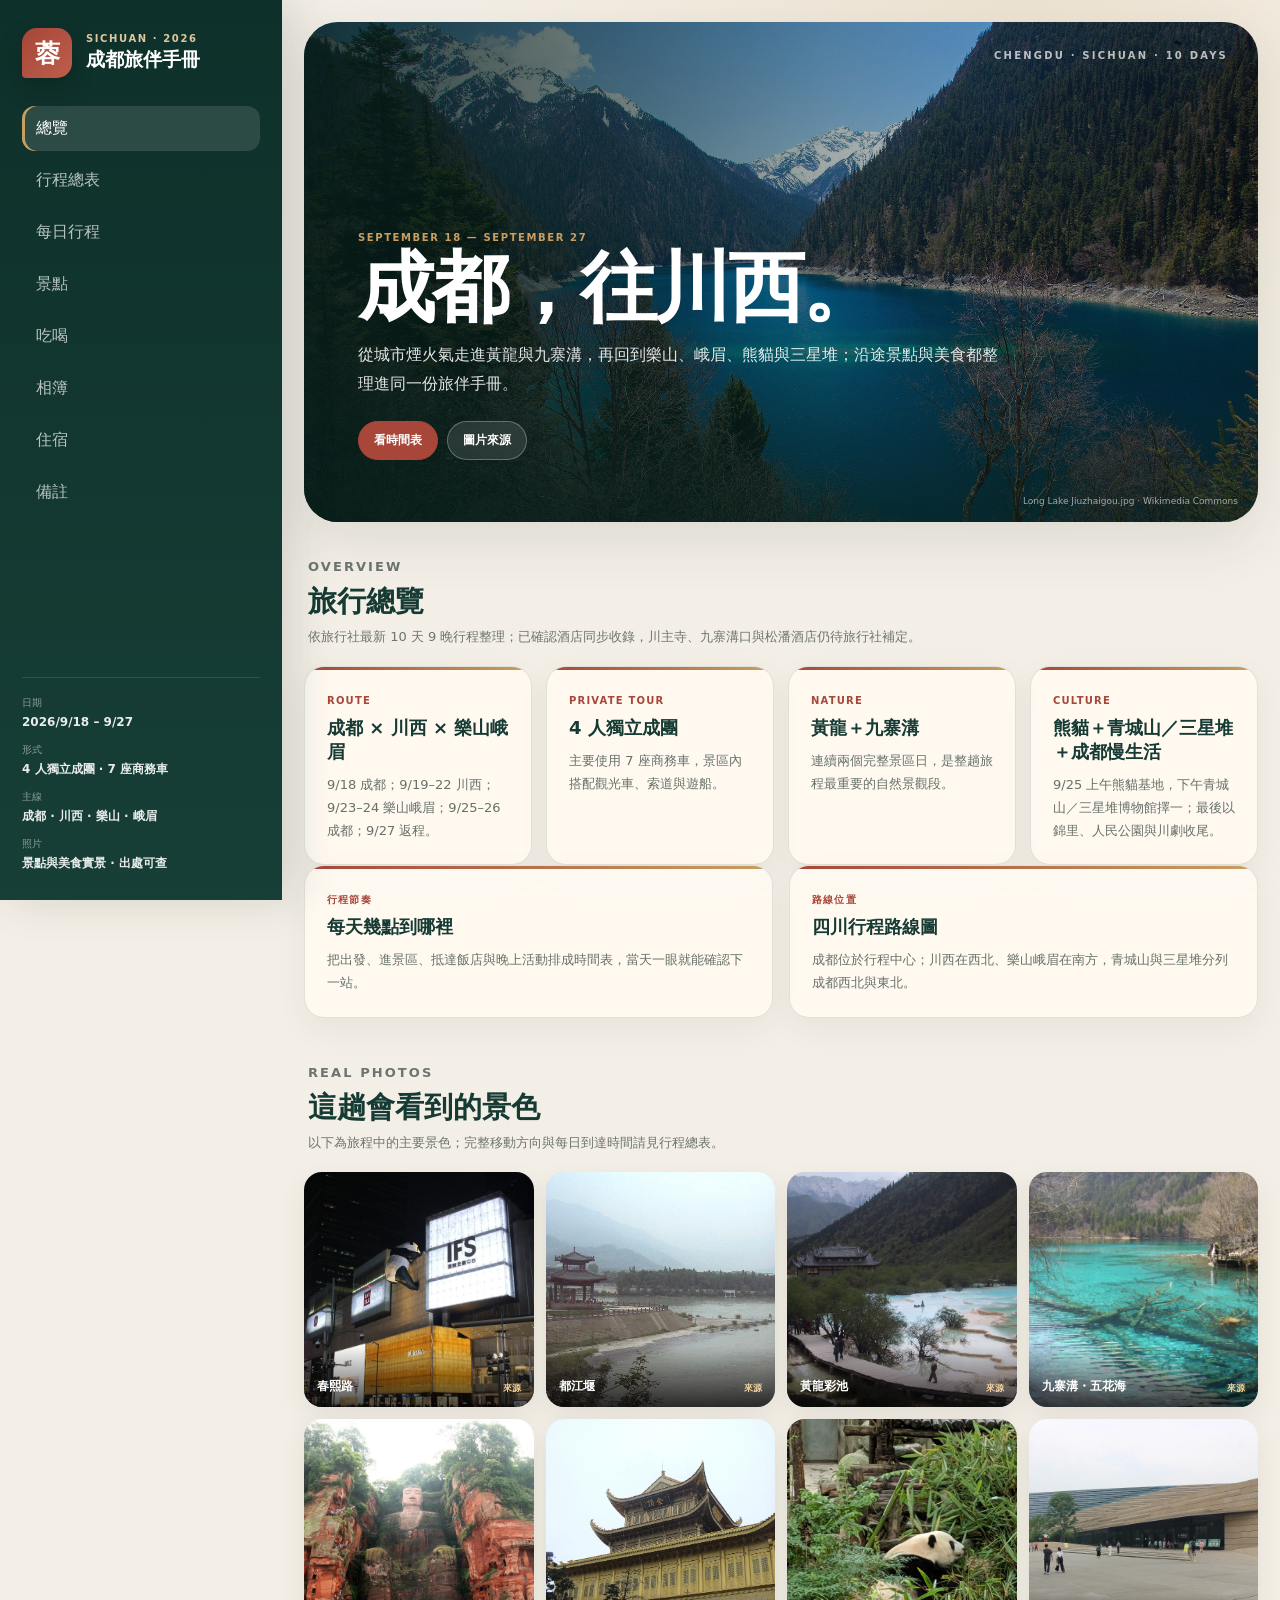
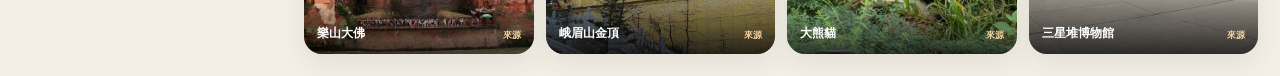
==== commit 810d3bae: "Add files via upload" ====
--- a/index.html
+++ b/index.html
@@ -1,24 +1,24 @@
 <!doctype html><html lang="zh-Hant"><head><meta charset="utf-8"><meta name="viewport" content="width=device-width,initial-scale=1"><meta name="theme-color" content="#173d36"><meta name="apple-mobile-web-app-capable" content="yes"><meta name="apple-mobile-web-app-title" content="成都旅伴"><title>成都旅伴手冊｜2026.09.18–09.27</title><link rel="manifest" href="./manifest.webmanifest"><link rel="stylesheet" href="./styles.css"></head><body>
-<div class="app-shell"><aside class="sidebar"><div class="brand"><div class="brand-mark">蓉</div><div><p class="eyebrow">Sichuan · 2026</p><h1>成都旅伴手冊</h1></div></div><nav class="nav-tabs"><button class="nav-tab is-active" data-view="overview">總覽</button><button class="nav-tab" data-view="tempo">時空感</button><button class="nav-tab" data-view="itinerary">每日行程</button><button class="nav-tab" data-view="places">景點</button><button class="nav-tab" data-view="food">吃喝</button><button class="nav-tab" data-view="gallery">相簿</button><button class="nav-tab" data-view="hotels">住宿</button><button class="nav-tab" data-view="notes">備註</button></nav><section class="trip-meta"><div><span>日期</span><strong>2026/9/18 – 9/27</strong></div><div><span>形式</span><strong>4 人獨立成團 · 7 座商務車</strong></div><div><span>主線</span><strong>成都 · 川西 · 樂山 · 峨眉</strong></div><div><span>照片</span><strong>景點與美食實景 · 出處可查</strong></div></section></aside>
+<div class="app-shell"><aside class="sidebar"><div class="brand"><div class="brand-mark">蓉</div><div><p class="eyebrow">Sichuan · 2026</p><h1>成都旅伴手冊</h1></div></div><nav class="nav-tabs"><button class="nav-tab is-active" data-view="overview">總覽</button><button class="nav-tab" data-view="tempo">行程總表</button><button class="nav-tab" data-view="itinerary">每日行程</button><button class="nav-tab" data-view="places">景點</button><button class="nav-tab" data-view="food">吃喝</button><button class="nav-tab" data-view="gallery">相簿</button><button class="nav-tab" data-view="hotels">住宿</button><button class="nav-tab" data-view="notes">備註</button></nav><section class="trip-meta"><div><span>日期</span><strong>2026/9/18 – 9/27</strong></div><div><span>形式</span><strong>4 人獨立成團 · 7 座商務車</strong></div><div><span>主線</span><strong>成都 · 川西 · 樂山 · 峨眉</strong></div><div><span>照片</span><strong>景點與美食實景 · 出處可查</strong></div></section></aside>
 <main><section class="hero" style="--hero:url('./assets/photos/jiuzhaigou_2.jpg')"><div class="hero-overlay"></div><div class="hero-topline">CHENGDU · SICHUAN · 10 DAYS</div><div class="hero-copy"><p class="eyebrow">September 18 — September 27</p><h2>成都，往川西。</h2><p>從城市煙火氣走進黃龍與九寨溝，再回到樂山、峨眉、熊貓與三星堆；沿途景點與美食都整理進同一份旅伴手冊。</p><div class="hero-actions"><button class="hero-jump" data-go="tempo">看時間表</button><a href="./IMAGE_CREDITS.html">圖片來源</a></div></div><div class="hero-source">Long Lake Jiuzhaigou.jpg · Wikimedia Commons</div></section>
 <section class="view is-visible" id="overview"><div class="section-heading"><div><p class="eyebrow">Overview</p><h3>旅行總覽</h3><p>依旅行社最新 10 天 9 晚行程整理；已確認酒店同步收錄，川主寺、九寨溝口與松潘酒店仍待旅行社補定。</p></div></div><div class="overview-grid"><article class="info-card"><span class="card-kicker">Route</span><h4>成都 × 川西 × 樂山峨眉</h4><p>9/18 成都；9/19–22 川西；9/23–24 樂山峨眉；9/25–26 成都；9/27 返程。</p></article><article class="info-card"><span class="card-kicker">Private Tour</span><h4>4 人獨立成團</h4><p>主要使用 7 座商務車，景區內搭配觀光車、索道與遊船。</p></article><article class="info-card"><span class="card-kicker">Nature</span><h4>黃龍＋九寨溝</h4><p>連續兩個完整景區日，是整趟旅程最重要的自然景觀段。</p></article><article class="info-card"><span class="card-kicker">Culture</span><h4>熊貓＋青城山／三星堆＋成都慢生活</h4><p>9/25 上午熊貓基地，下午青城山／三星堆博物館擇一；最後以錦里、人民公園與川劇收尾。</p></article></div>
 <section class="tempo-teaser">
   <article class="info-card">
-    <span class="card-kicker">Time</span><h4>先抓每天的大節奏</h4>
-    <p>把出發、進景區、抵達飯店與晚上活動做成一張時間表，出門時更知道什麼時間應該到哪裡。</p>
+    <span class="card-kicker">行程節奏</span><h4>每天幾點到哪裡</h4>
+    <p>把出發、進景區、抵達飯店與晚上活動排成時間表，當天一眼就能確認下一站。</p>
   </article>
   <article class="info-card">
-    <span class="card-kicker">Space</span><h4>Q 版路線地圖</h4>
-    <p>用一張可愛的四川路線圖，把成都、川西、樂山峨眉與青城山／三星堆的相對位置放在一起看。</p>
+    <span class="card-kicker">路線位置</span><h4>四川行程路線圖</h4>
+    <p>成都位於行程中心；川西在西北、樂山峨眉在南方，青城山與三星堆分列成都西北與東北。</p>
   </article>
 </section>
-<div class="section-heading compact"><div><p class="eyebrow">Real Photos</p><h3>這趟會看到的景色</h3><p>旅行實景照片依行程整理，每張都可查看來源；另外新增一頁時空感，幫你快速抓移動節奏與地理位置。</p></div></div><div class="overview-photo-grid"><figure class="photo-card"><img src="./assets/photos/chunxi.jpg" alt="春熙路"><figcaption><strong>春熙路</strong><a class="photo-source" href="https://commons.wikimedia.org/wiki/File:Chunxi_Road_20260514-2.jpg" target="_blank" rel="noopener">來源</a></figcaption></figure><figure class="photo-card"><img src="./assets/photos/dujiangyan_1.jpg" alt="都江堰"><figcaption><strong>都江堰</strong><a class="photo-source" href="https://commons.wikimedia.org/wiki/File:Dujiangyan_Irrigation_System.jpg" target="_blank" rel="noopener">來源</a></figcaption></figure><figure class="photo-card"><img src="./assets/photos/huanglong_1.jpg" alt="黃龍彩池"><figcaption><strong>黃龍彩池</strong><a class="photo-source" href="https://commons.wikimedia.org/wiki/File:Huanglonggou_Pools.jpg" target="_blank" rel="noopener">來源</a></figcaption></figure><figure class="photo-card"><img src="./assets/photos/jiuzhaigou_1.jpg" alt="九寨溝・五花海"><figcaption><strong>九寨溝・五花海</strong><a class="photo-source" href="https://commons.wikimedia.org/wiki/File:%E4%B9%9D%E5%AF%A8%E6%BA%9D%E4%BA%94%E8%8A%B1%E6%B5%B7.JPG" target="_blank" rel="noopener">來源</a></figcaption></figure><figure class="photo-card"><img src="./assets/photos/leshan_1.jpg" alt="樂山大佛"><figcaption><strong>樂山大佛</strong><a class="photo-source" href="https://commons.wikimedia.org/wiki/File:Leshan_Giant_Buddha.jpg" target="_blank" rel="noopener">來源</a></figcaption></figure><figure class="photo-card"><img src="./assets/photos/emei_1.jpg" alt="峨眉山金頂"><figcaption><strong>峨眉山金頂</strong><a class="photo-source" href="https://commons.wikimedia.org/wiki/File:GoldenSummit.JPG" target="_blank" rel="noopener">來源</a></figcaption></figure><figure class="photo-card"><img src="./assets/photos/panda_2.jpg" alt="大熊貓"><figcaption><strong>大熊貓</strong><a class="photo-source" href="https://commons.wikimedia.org/wiki/File:Chengdu_Research_Base_of_Giant_Panda_Breeding,_201907,_05.jpg" target="_blank" rel="noopener">來源</a></figcaption></figure><figure class="photo-card"><img src="./assets/photos/sanxingdui_2.jpg" alt="三星堆博物館"><figcaption><strong>三星堆博物館</strong><a class="photo-source" href="https://commons.wikimedia.org/wiki/File:Sanxingdui_Museum_20260512-1.jpg" target="_blank" rel="noopener">來源</a></figcaption></figure></div></section>
-<section class="view" id="tempo"><div class="section-heading"><div><p class="eyebrow">Rhythm & Map</p><h3>時間表＋Q 版地圖</h3><p>這一頁不是門票時刻表，而是幫你抓整趟旅行節奏：大概什麼時間該到哪裡、什麼日子是長拉車、住哪一區。</p></div></div><div class="tempo-note"><strong>使用方式：</strong>先看上方每天的節奏表，出門當天再用下方 Q 版地圖抓方向感。實際時間仍會受路況、景區調度、人潮與天氣影響。</div><div class="tempo-layout"><section class="tempo-block"><div class="tempo-block-head"><div><p class="eyebrow">Time Table</p><h4>10 天行程節奏</h4></div><span class="tag">建議抵達時間</span></div><div class="time-grid" id="timeGrid"></div></section><section class="tempo-block"><div class="tempo-block-head"><div><p class="eyebrow">Cute Route Map</p><h4>四川 Q 版路線圖</h4></div><span class="tag">空間感</span></div><div id="routeMap"></div><div class="map-caption"><p><strong>怎麼看：</strong>第 1、5、8、9、10 天主要都在成都；第 2–4 天往西北進川西（都江堰 → 川主寺 → 黃龍 → 九寨溝 → 松潘）；第 6–7 天往南到樂山與峨眉；第 8 天下午則是青城山／三星堆擇一。</p></div></section></div></section><section class="view" id="itinerary"><div class="section-heading"><div><p class="eyebrow">Itinerary</p><h3>每日行程</h3><p>點日期切換，每一天都使用對應的實景照片。</p></div></div><div class="date-switcher" id="dateSwitcher"></div><div class="day-panel" id="dayPanel"></div></section>
+<div class="section-heading compact"><div><p class="eyebrow">Real Photos</p><h3>這趟會看到的景色</h3><p>以下為旅程中的主要景色；完整移動方向與每日到達時間請見行程總表。</p></div></div><div class="overview-photo-grid"><figure class="photo-card"><img src="./assets/photos/chunxi.jpg" alt="春熙路"><figcaption><strong>春熙路</strong><a class="photo-source" href="https://commons.wikimedia.org/wiki/File:Chunxi_Road_20260514-2.jpg" target="_blank" rel="noopener">來源</a></figcaption></figure><figure class="photo-card"><img src="./assets/photos/dujiangyan_1.jpg" alt="都江堰"><figcaption><strong>都江堰</strong><a class="photo-source" href="https://commons.wikimedia.org/wiki/File:Dujiangyan_Irrigation_System.jpg" target="_blank" rel="noopener">來源</a></figcaption></figure><figure class="photo-card"><img src="./assets/photos/huanglong_1.jpg" alt="黃龍彩池"><figcaption><strong>黃龍彩池</strong><a class="photo-source" href="https://commons.wikimedia.org/wiki/File:Huanglonggou_Pools.jpg" target="_blank" rel="noopener">來源</a></figcaption></figure><figure class="photo-card"><img src="./assets/photos/jiuzhaigou_1.jpg" alt="九寨溝・五花海"><figcaption><strong>九寨溝・五花海</strong><a class="photo-source" href="https://commons.wikimedia.org/wiki/File:%E4%B9%9D%E5%AF%A8%E6%BA%9D%E4%BA%94%E8%8A%B1%E6%B5%B7.JPG" target="_blank" rel="noopener">來源</a></figcaption></figure><figure class="photo-card"><img src="./assets/photos/leshan_1.jpg" alt="樂山大佛"><figcaption><strong>樂山大佛</strong><a class="photo-source" href="https://commons.wikimedia.org/wiki/File:Leshan_Giant_Buddha.jpg" target="_blank" rel="noopener">來源</a></figcaption></figure><figure class="photo-card"><img src="./assets/photos/emei_1.jpg" alt="峨眉山金頂"><figcaption><strong>峨眉山金頂</strong><a class="photo-source" href="https://commons.wikimedia.org/wiki/File:GoldenSummit.JPG" target="_blank" rel="noopener">來源</a></figcaption></figure><figure class="photo-card"><img src="./assets/photos/panda_2.jpg" alt="大熊貓"><figcaption><strong>大熊貓</strong><a class="photo-source" href="https://commons.wikimedia.org/wiki/File:Chengdu_Research_Base_of_Giant_Panda_Breeding,_201907,_05.jpg" target="_blank" rel="noopener">來源</a></figcaption></figure><figure class="photo-card"><img src="./assets/photos/sanxingdui_2.jpg" alt="三星堆博物館"><figcaption><strong>三星堆博物館</strong><a class="photo-source" href="https://commons.wikimedia.org/wiki/File:Sanxingdui_Museum_20260512-1.jpg" target="_blank" rel="noopener">來源</a></figcaption></figure></div></section>
+<section class="view" id="tempo"><div class="section-heading"><div><p class="eyebrow">行程節奏</p><h3>每日時間與路線</h3><p>先看各地相對位置，再確認每天大約幾點抵達哪裡。時間為行程規劃參考，當天仍以司導、路況與景區安排為準。</p></div></div><div class="tempo-note">北方在上，地點依相對方位排列；路線圖不代表實際道路與里程。表中時間遇到塞車、排隊或天氣變化時可彈性調整。</div><div class="tempo-layout"><section class="tempo-block route-block"><div class="tempo-block-head"><div><p class="eyebrow">路線位置</p><h4>路線位置圖</h4></div><span class="tag">相對位置示意</span></div><div id="routeMap"></div><div class="map-caption"><p><strong>主要動線：</strong>成都為住宿與轉乘中心；第 2–4 天往西北進入川西，第 6–7 天往南到樂山與峨眉，第 8 天下午在青城山與三星堆之間擇一。</p></div></section><section class="tempo-block schedule-block"><div class="tempo-block-head"><div><p class="eyebrow">每日時間</p><h4>每日時間表</h4></div><span class="tag">時間可依當天調整</span></div><div class="time-grid" id="timeGrid"></div></section></div></section><section class="view" id="itinerary"><div class="section-heading"><div><p class="eyebrow">Itinerary</p><h3>每日行程</h3><p>點日期切換，每一天都使用對應的實景照片。</p></div></div><div class="date-switcher" id="dateSwitcher"></div><div class="day-panel" id="dayPanel"></div></section>
 <section class="view" id="places"><div class="section-heading"><div><p class="eyebrow">Places</p><h3>景點資料</h3><p>所有卡片皆使用實景照片；導航改用高德地圖。</p></div></div><div class="filter-row" id="placeFilters"></div><div class="places-grid" id="placesGrid"></div></section>
 <section class="view" id="food">
 <div class="section-heading"><div><p class="eyebrow">Food & Tea</p><h3>四川一路吃</h3>
 <p>成都小吃、川西藏羌風味、樂山美食與人民公園茶館都排進同一份清單。菜色卡片使用實際食物照片，並標示攝影者、來源與授權。</p></div></div>
-<div class="food-offline-note"><strong>離線使用：</strong>出發前在可正常連線的網路下開啟一次本頁，菜色照片會由瀏覽器保存；景點照片則已收錄在網站內。</div>
+
 <section class="top10-section"><div class="top10-heading"><p class="eyebrow">Must Eat</p><h4>整趟必吃 Top 10</h4><p>依這次 10 天路線排序，不是泛用成都排行榜。</p></div><ol class="top10-grid"><li><span>01</span><strong>樂山甜皮鴨</strong></li><li><span>02</span><strong>樂山蹺腳牛肉</strong></li><li><span>03</span><strong>樂山缽缽雞</strong></li><li><span>04</span><strong>成都火鍋</strong></li><li><span>05</span><strong>串串香</strong></li><li><span>06</span><strong>甜水麵</strong></li><li><span>07</span><strong>擔擔麵</strong></li><li><span>08</span><strong>冰粉</strong></li><li><span>09</span><strong>牦牛肉湯鍋／火鍋</strong></li><li><span>10</span><strong>蛋烘糕</strong></li></ol></section>
 <div class="filter-row" id="foodFilters"></div><div class="places-grid" id="foodGrid"></div>
 </section>
@@ -29,4 +29,4 @@
   <p>依旅行社最新行程表整理。已確認酒店可直接開啟高德地圖；標示「待確認」的住宿不自行補假地址。</p></div></div>
   <div class="hotel-grid" id="hotelGrid"></div>
 </section>
-<section class="view" id="notes"><div class="section-heading"><div><p class="eyebrow">Notes</p><h3>旅伴備註</h3><p id="notesStatus">本機離線模式</p></div></div><div class="notes-layout"><form id="noteForm" class="note-form"><label>標題<input name="title" placeholder="例如：三星堆門票" required></label><label>內容<textarea name="body" placeholder="同行都需要看到的事情" required></textarea></label><button type="submit">新增備註</button></form><div class="note-list" id="noteList"></div></div></section></main></div><script>document.querySelectorAll('[data-go]').forEach(b=>b.onclick=()=>document.querySelector(`[data-view="${b.dataset.go}"]`).click());</script><script src="./app.js"></script></body></html>+<section class="view" id="notes"><div class="section-heading"><div><p class="eyebrow">Notes</p><h3>旅伴備註</h3><p id="notesStatus">備註只會保存在目前使用的手機。</p></div></div><div class="notes-layout"><form id="noteForm" class="note-form"><label>標題<input name="title" placeholder="例如：三星堆門票" required></label><label>內容<textarea name="body" placeholder="同行都需要看到的事情" required></textarea></label><button type="submit">新增備註</button></form><div class="note-list" id="noteList"></div></div></section></main></div><script>document.querySelectorAll('[data-go]').forEach(b=>b.onclick=()=>document.querySelector(`[data-view="${b.dataset.go}"]`).click());</script><script src="./app.js"></script></body></html>
--- a/styles.css
+++ b/styles.css
@@ -1,17 +1,6 @@
 :root{--ink:#163b34;--ink2:#234e45;--paper:#f4efe6;--paper2:#fffaf1;--red:#a74639;--gold:#c89f60;--muted:#6c756f;--line:rgba(22,59,52,.12);--shadow:0 18px 55px rgba(26,47,41,.11);--sidebar:282px}*{box-sizing:border-box}html{scroll-behavior:smooth}body{margin:0;background:radial-gradient(circle at 80% 0,rgba(200,159,96,.15),transparent 28%),var(--paper);color:#24342f;font-family:system-ui,-apple-system,"PingFang TC","Microsoft JhengHei",sans-serif}button,input,textarea{font:inherit}a{color:inherit}.app-shell{min-height:100vh}.sidebar{position:fixed;inset:0 auto 0 0;width:var(--sidebar);z-index:20;padding:28px 22px;display:flex;flex-direction:column;gap:28px;color:#fff;background:linear-gradient(180deg,#0e302a,#173f37);box-shadow:12px 0 40px rgba(20,50,44,.15);overflow:auto}.brand{display:flex;align-items:center;gap:14px}.brand-mark{width:50px;height:50px;display:grid;place-items:center;border-radius:15px 15px 15px 4px;background:linear-gradient(135deg,#a74639,#bd5e4b);font-family:serif;font-size:25px;font-weight:900;box-shadow:0 10px 24px rgba(0,0,0,.2)}.brand h1{margin:3px 0 0;font-size:19px}.eyebrow{margin:0;color:var(--gold);font-size:10px;font-weight:900;letter-spacing:.16em;text-transform:uppercase}.sidebar .eyebrow{color:#dfc79d}.nav-tabs{display:grid;gap:7px}.nav-tab{border:0;border-radius:13px;padding:12px 14px;background:transparent;color:rgba(255,255,255,.7);text-align:left;cursor:pointer}.nav-tab:hover{background:rgba(255,255,255,.07);color:#fff}.nav-tab.is-active{background:rgba(255,255,255,.12);color:#fff;box-shadow:inset 3px 0 0 var(--gold)}.trip-meta{margin-top:auto;padding-top:18px;border-top:1px solid rgba(255,255,255,.12);display:grid;gap:12px}.trip-meta div{display:grid;gap:3px}.trip-meta span{font-size:10px;color:rgba(255,255,255,.5)}.trip-meta strong{font-size:12px;line-height:1.5;color:rgba(255,255,255,.9)}main{margin-left:var(--sidebar);width:calc(100% - var(--sidebar));padding:22px}.hero{--hero:none;position:relative;min-height:500px;overflow:hidden;border-radius:34px;background-image:var(--hero);background-position:center;background-size:cover;box-shadow:var(--shadow);color:#fff;display:flex;align-items:flex-end}.hero-overlay{position:absolute;inset:0;background:linear-gradient(90deg,rgba(7,30,26,.86),rgba(7,30,26,.38) 55%,rgba(7,30,26,.06)),linear-gradient(0deg,rgba(7,30,26,.72),transparent 55%)}.hero-topline{position:absolute;top:28px;right:30px;z-index:2;font-size:10px;font-weight:900;letter-spacing:.22em;color:rgba(255,255,255,.7)}.hero-copy{position:relative;z-index:2;max-width:790px;padding:54px 54px 62px}.hero-copy h2{margin:8px 0 14px;font-family:serif;font-size:clamp(48px,6vw,80px);line-height:.98;letter-spacing:-.04em}.hero-copy>p:last-of-type{max-width:650px;margin:0;color:rgba(255,255,255,.88);font-size:16px;line-height:1.85}.hero-actions{display:flex;gap:9px;margin-top:22px}.hero-actions button,.hero-actions a{border:1px solid rgba(255,255,255,.28);border-radius:999px;padding:10px 15px;background:rgba(255,255,255,.11);color:#fff;text-decoration:none;font-size:12px;font-weight:800;cursor:pointer;backdrop-filter:blur(10px)}.hero-actions button{background:#a74639;border-color:#a74639}.hero-source{position:absolute;z-index:2;right:20px;bottom:16px;font-size:9px;color:rgba(255,255,255,.6)}.view{display:none;animation:fade .28s ease}.view.is-visible{display:block}@keyframes fade{from{opacity:0;transform:translateY(5px)}to{opacity:1;transform:none}}.section-heading{display:flex;justify-content:space-between;align-items:flex-end;gap:20px;margin:34px 4px 18px}.section-heading.compact{margin-top:44px}.section-heading h3{margin:4px 0;color:var(--ink);font-family:serif;font-size:29px}.section-heading p{margin:0;max-width:800px;color:var(--muted);font-size:13px;line-height:1.7}.overview-grid{display:grid;grid-template-columns:repeat(4,minmax(0,1fr));gap:14px}.info-card,.day-panel,.place-card,.note-card,.note-form{border:1px solid var(--line);background:rgba(255,250,241,.92);box-shadow:0 10px 30px rgba(30,48,43,.06)}.info-card{position:relative;overflow:hidden;padding:22px;border-radius:20px}.info-card:before{content:"";position:absolute;inset:0 0 auto;height:3px;background:linear-gradient(90deg,var(--red),var(--gold))}.card-kicker{color:var(--red);font-size:10px;font-weight:900;letter-spacing:.12em;text-transform:uppercase}.info-card h4,.place-card h4,.note-card h4{margin:8px 0 10px;color:var(--ink);font-size:18px}.info-card p,.place-card p,.note-card p{margin:0;color:#66716b;font-size:13px;line-height:1.75}.overview-photo-grid{display:grid;grid-template-columns:repeat(4,minmax(0,1fr));gap:12px}.photo-card{position:relative;overflow:hidden;margin:0;border-radius:18px;background:#ddd;box-shadow:0 10px 26px rgba(30,48,43,.08)}.photo-card img{width:100%;height:235px;object-fit:cover;display:block;transition:.3s}.photo-card:hover img{transform:scale(1.025)}.photo-card figcaption{position:absolute;inset:auto 0 0;display:flex;align-items:flex-end;justify-content:space-between;gap:10px;padding:32px 13px 12px;background:linear-gradient(transparent,rgba(0,0,0,.72));color:#fff;font-size:11px}.photo-card figcaption strong{font-size:12px}.photo-source{color:#f0d19d;text-decoration:none;font-size:9px;font-weight:800;white-space:nowrap}.date-switcher,.filter-row{display:flex;gap:8px;overflow-x:auto;padding:2px 2px 12px;scrollbar-width:none}.date-switcher::-webkit-scrollbar,.filter-row::-webkit-scrollbar{display:none}.date-button,.filter-pill{flex:0 0 auto;border:1px solid var(--line);border-radius:999px;padding:9px 13px;background:rgba(255,255,255,.6);color:var(--ink);font-size:11px;font-weight:800;cursor:pointer}.date-button.is-active,.filter-pill.is-active{color:#fff;background:var(--ink);border-color:var(--ink);box-shadow:0 8px 20px rgba(22,59,52,.18)}.day-panel{padding:25px;border-radius:23px}.day-title{display:flex;align-items:flex-start;justify-content:space-between;gap:16px;margin-bottom:18px}.day-title h4{margin:5px 0 0;color:var(--ink);font-family:serif;font-size:28px}.tag{display:inline-flex;width:fit-content;border:1px solid rgba(167,70,57,.16);border-radius:999px;padding:6px 9px;background:rgba(167,70,57,.07);color:#83362e;font-size:10px;font-weight:800}.day-photo-grid{display:grid;grid-template-columns:repeat(auto-fit,minmax(180px,1fr));gap:10px;margin-bottom:22px}.day-photo-grid .photo-card img{height:230px}.timeline{position:relative}.timeline:before{content:"";position:absolute;top:14px;bottom:14px;left:92px;width:1px;background:linear-gradient(var(--gold),rgba(200,159,96,.1))}.timeline-item{position:relative;display:grid;grid-template-columns:78px 1fr;gap:28px;padding:17px 0}.timeline-item:before{content:"";position:absolute;left:87px;top:26px;width:10px;height:10px;border:3px solid var(--paper2);border-radius:50%;background:var(--red)}.timeline-time{padding-top:2px;color:#8d3b32;font-size:11px;font-weight:900}.timeline-item h5{margin:0 0 6px;color:var(--ink);font-size:15px}.timeline-item p{margin:0;color:#66716b;font-size:13px;line-height:1.75}.link-row{display:flex;flex-wrap:wrap;gap:10px;margin-top:10px}.link-row a{color:#923c32;text-decoration:none;border-bottom:1px solid rgba(146,60,50,.3);font-size:10px;font-weight:800}.places-grid{display:grid;grid-template-columns:repeat(3,minmax(0,1fr));gap:14px}.place-card{overflow:hidden;border-radius:21px}.place-photo{position:relative;height:205px;background:#ddd}.place-photo img{width:100%;height:100%;object-fit:cover;display:block}.source-float{position:absolute;right:9px;bottom:8px;padding:5px 7px;border-radius:999px;background:rgba(0,0,0,.45);backdrop-filter:blur(8px)}.place-body{padding:17px}.tag-row{display:flex;gap:6px;margin-top:12px}.food-photo-note{margin-top:10px;color:#8a6e55;font-size:10px;font-weight:700}.gallery-grid{display:grid;grid-template-columns:repeat(4,minmax(0,1fr));grid-auto-flow:dense;gap:12px}.gallery-card{position:relative;min-height:260px;overflow:hidden;margin:0;border-radius:20px;background:#ddd;box-shadow:0 12px 30px rgba(30,48,43,.08)}.gallery-card.gallery-wide{grid-column:span 2}.gallery-card img{width:100%;height:100%;min-height:260px;object-fit:cover;display:block}.gallery-card figcaption{position:absolute;inset:auto 0 0;display:grid;grid-template-columns:1fr auto;gap:2px 8px;align-items:end;padding:40px 13px 12px;background:linear-gradient(transparent,rgba(0,0,0,.72));color:#fff}.gallery-card figcaption span{grid-column:1;color:#e9ca98;font-size:9px;font-weight:900}.gallery-card figcaption strong{font-size:12px}.gallery-card .photo-source{grid-row:1/3;grid-column:2}.credits-link{border:1px solid var(--line);border-radius:999px;padding:9px 12px;text-decoration:none;color:var(--ink);font-size:11px;font-weight:800}.notes-layout{display:grid;grid-template-columns:minmax(280px,.8fr) minmax(0,1.6fr);gap:15px}.note-form{display:grid;align-self:start;gap:14px;padding:20px;border-radius:20px}.note-form label{display:grid;gap:6px;color:var(--ink);font-size:11px;font-weight:800}.note-form input,.note-form textarea{width:100%;border:1px solid var(--line);border-radius:12px;padding:11px 12px;background:#fff;color:#24342f;outline:none}.note-form textarea{min-height:120px;resize:vertical}.note-form button,.note-card button{border:0;border-radius:999px;padding:9px 13px;background:var(--ink);color:#fff;font-size:11px;font-weight:800;cursor:pointer}.note-list{display:grid;gap:9px}.note-card{padding:16px;border-radius:18px}.note-card button{background:#a74639}@media(max-width:1180px){:root{--sidebar:244px}.overview-grid{grid-template-columns:repeat(2,1fr)}.places-grid{grid-template-columns:repeat(2,1fr)}.gallery-grid{grid-template-columns:repeat(3,1fr)}}@media(max-width:820px){body{background:var(--paper)}.sidebar{position:relative;width:auto;height:auto;padding:16px}.brand-mark{width:43px;height:43px;font-size:21px}.trip-meta{display:none}.nav-tabs{display:flex;overflow-x:auto;gap:5px;scrollbar-width:none}.nav-tab{flex:0 0 auto;padding:9px 11px;border-radius:999px;font-size:11px}.nav-tab.is-active{box-shadow:none}main{margin-left:0;width:100%;padding:10px}.hero{min-height:560px;border-radius:25px}.hero-overlay{background:linear-gradient(0deg,rgba(7,30,26,.82),rgba(7,30,26,.2) 60%)}.hero-copy{padding:38px 22px 52px}.hero-copy h2{font-size:52px}.hero-copy>p:last-of-type{font-size:14px}.hero-topline{top:20px;right:17px;font-size:8px}.hero-source{font-size:8px}.section-heading{display:block;margin-top:27px}.section-heading h3{font-size:25px}.overview-grid,.places-grid,.notes-layout{grid-template-columns:1fr}.overview-photo-grid,.day-photo-grid{display:flex;overflow-x:auto;gap:9px;scrollbar-width:none}.overview-photo-grid .photo-card,.day-photo-grid .photo-card{min-width:78%}.photo-card img,.day-photo-grid .photo-card img{height:245px}.day-panel{padding:17px}.day-title{display:grid}.day-title h4{font-size:23px}.timeline:before{left:61px}.timeline-item{grid-template-columns:48px 1fr;gap:25px}.timeline-item:before{left:56px}.gallery-grid{grid-template-columns:repeat(2,1fr);gap:9px}.gallery-card.gallery-wide{grid-column:span 2}.gallery-card,.gallery-card img{min-height:210px}}@media(max-width:520px){.gallery-grid{grid-template-columns:1fr}.gallery-card.gallery-wide{grid-column:span 1}.gallery-card,.gallery-card img{min-height:250px}}
 
-/* Food guide */
-.food-offline-note{
-  margin:0 0 18px;
-  padding:13px 16px;
-  border:1px solid rgba(23,61,54,.12);
-  border-radius:16px;
-  background:rgba(255,250,241,.76);
-  color:#5f6a65;
-  font-size:12px;
-  line-height:1.7;
-}
-.food-offline-note strong{color:var(--ink)}
+/* food guide */
 .top10-section{
   display:grid;
   grid-template-columns:minmax(210px,.55fr) minmax(0,1.45fr);
@@ -128,29 +117,43 @@
 }
 
 
-/* tempo page */
+/* itinerary overview */
 .tempo-teaser{display:grid;grid-template-columns:repeat(2,minmax(0,1fr));gap:16px;margin:0 0 22px}
 .tempo-note{margin:0 0 18px;padding:13px 16px;border:1px solid rgba(23,61,54,.12);border-radius:16px;background:rgba(255,250,241,.82);color:#5f6a65;font-size:12px;line-height:1.75}
-.tempo-note strong{color:var(--ink)}
-.tempo-layout{display:grid;grid-template-columns:minmax(0,1.18fr) minmax(320px,.82fr);gap:20px;align-items:start}
+.tempo-layout{display:grid;grid-template-columns:1fr;gap:20px;align-items:start}
 .tempo-block{padding:18px;border:1px solid rgba(23,61,54,.1);border-radius:24px;background:rgba(255,250,241,.92);box-shadow:0 14px 38px rgba(36,55,49,.07)}
 .tempo-block-head{display:flex;align-items:flex-end;justify-content:space-between;gap:14px;margin:0 0 14px}
-.time-grid{display:grid;grid-template-columns:1fr;gap:14px}
+.tempo-block-head h4{margin:5px 0 0;color:var(--ink);font-size:21px}
+.route-block{padding-bottom:16px}
+.time-grid{display:grid;grid-template-columns:repeat(2,minmax(0,1fr));gap:14px}
 .time-card{border:1px solid rgba(23,61,54,.09);border-radius:20px;background:#fffdf7;overflow:hidden}
 .time-card-head{display:flex;align-items:flex-start;justify-content:space-between;gap:12px;padding:16px 16px 10px}
 .time-card-head h5{margin:6px 0 0;color:var(--ink);font-size:18px}
-.mini-table-wrap{padding:0 12px 12px}
+.mini-table-wrap{padding:0 12px 12px;overflow-x:auto}
 .mini-table{width:100%;border-collapse:separate;border-spacing:0;overflow:hidden;border:1px solid rgba(23,61,54,.08);border-radius:16px}
 .mini-table th,.mini-table td{padding:10px 12px;border-bottom:1px solid rgba(23,61,54,.08);text-align:left;font-size:12px;vertical-align:top;line-height:1.65}
 .mini-table th{background:#f2eee4;color:var(--ink);font-weight:800}
 .mini-table tr:last-child td{border-bottom:none}
 .mini-table td:first-child{white-space:nowrap;color:var(--red-dark);font-weight:800}
 .route-map-shell{display:flex;flex-direction:column;gap:12px}
-.route-map{display:block;width:100%;height:auto;border-radius:22px;background:#f8f2e6}
+.route-map-scroll{overflow-x:auto;border-radius:22px;scrollbar-width:thin}
+.route-map{display:block;width:100%;height:auto;min-width:760px;border-radius:22px;background:#f8f2e6}
+.map-route{fill:none;stroke-linecap:round;stroke-linejoin:round}
+.route-west{stroke:#3f8f82;stroke-width:7}.route-south{stroke:#c27a3d;stroke-width:7}.route-option{stroke:#8062bd;stroke-width:6;stroke-dasharray:10 10}
+.map-label-line{stroke:#9aa49e;stroke-width:2;stroke-dasharray:3 4}
+.route-label rect{fill:#fffdf7;stroke-width:2}.route-label text{font-size:13px;font-weight:850;fill:#173d36}
+.route-label-west rect{stroke:#3f8f82}.route-label-south rect{stroke:#c27a3d}.route-label-option rect{stroke:#8062bd}
 .map-caption p{margin:12px 0 0;color:#67716b;font-size:12px;line-height:1.85}
-.map-legend{display:flex;flex-wrap:wrap;gap:10px;padding:0 4px;color:#617069;font-size:11px;font-weight:700}
+.map-legend{display:flex;align-items:center;flex-wrap:wrap;gap:10px;padding:0 4px;color:#617069;font-size:11px;font-weight:700}
 .map-legend span{display:inline-flex;align-items:center;gap:7px;padding:6px 10px;border-radius:999px;background:#fffdf7;border:1px solid rgba(23,61,54,.08)}
-.dot{width:10px;height:10px;border-radius:999px;display:inline-block}
-.dot-city{background:#173d36}.dot-west{background:#80d7b5}.dot-south{background:#f0c86b}.dot-alt{background:#d8c6ff}
-@media(max-width:980px){.tempo-layout{grid-template-columns:1fr}.tempo-teaser{grid-template-columns:1fr}}
-@media(max-width:560px){.time-card-head{flex-direction:column;align-items:flex-start}.mini-table th,.mini-table td{padding:9px 10px;font-size:11px}.map-legend{gap:8px}}
+.map-legend .map-scale-note{margin-left:auto;color:#7a817d;background:transparent;border-color:transparent}
+.dot{width:10px;height:10px;border-radius:999px;display:inline-block}.dot-city{background:#173d36}.dot-west{background:#3f8f82}.dot-south{background:#c27a3d}.dot-alt{background:#8062bd}
+@media(max-width:980px){.tempo-teaser{grid-template-columns:1fr}.time-grid{grid-template-columns:1fr}}
+@media(max-width:560px){.time-card-head{flex-direction:column;align-items:flex-start}.mini-table th,.mini-table td{padding:9px 10px;font-size:11px}.map-legend{gap:8px}.map-legend .map-scale-note{width:100%;margin-left:0}.route-map{min-width:720px}}
+
+/* keep the route diagram inside the page on narrow screens */
+#tempo,.tempo-layout,.tempo-block,.route-map-shell,.route-map-scroll{min-width:0;max-width:100%}
+.route-map-scroll{width:100%;overflow-x:auto;overflow-y:hidden}
+
+.map-swipe-hint{display:none;margin:0 0 8px;color:#6b756f;font-size:11px;font-weight:750}
+@media(max-width:560px){.map-swipe-hint{display:block}}
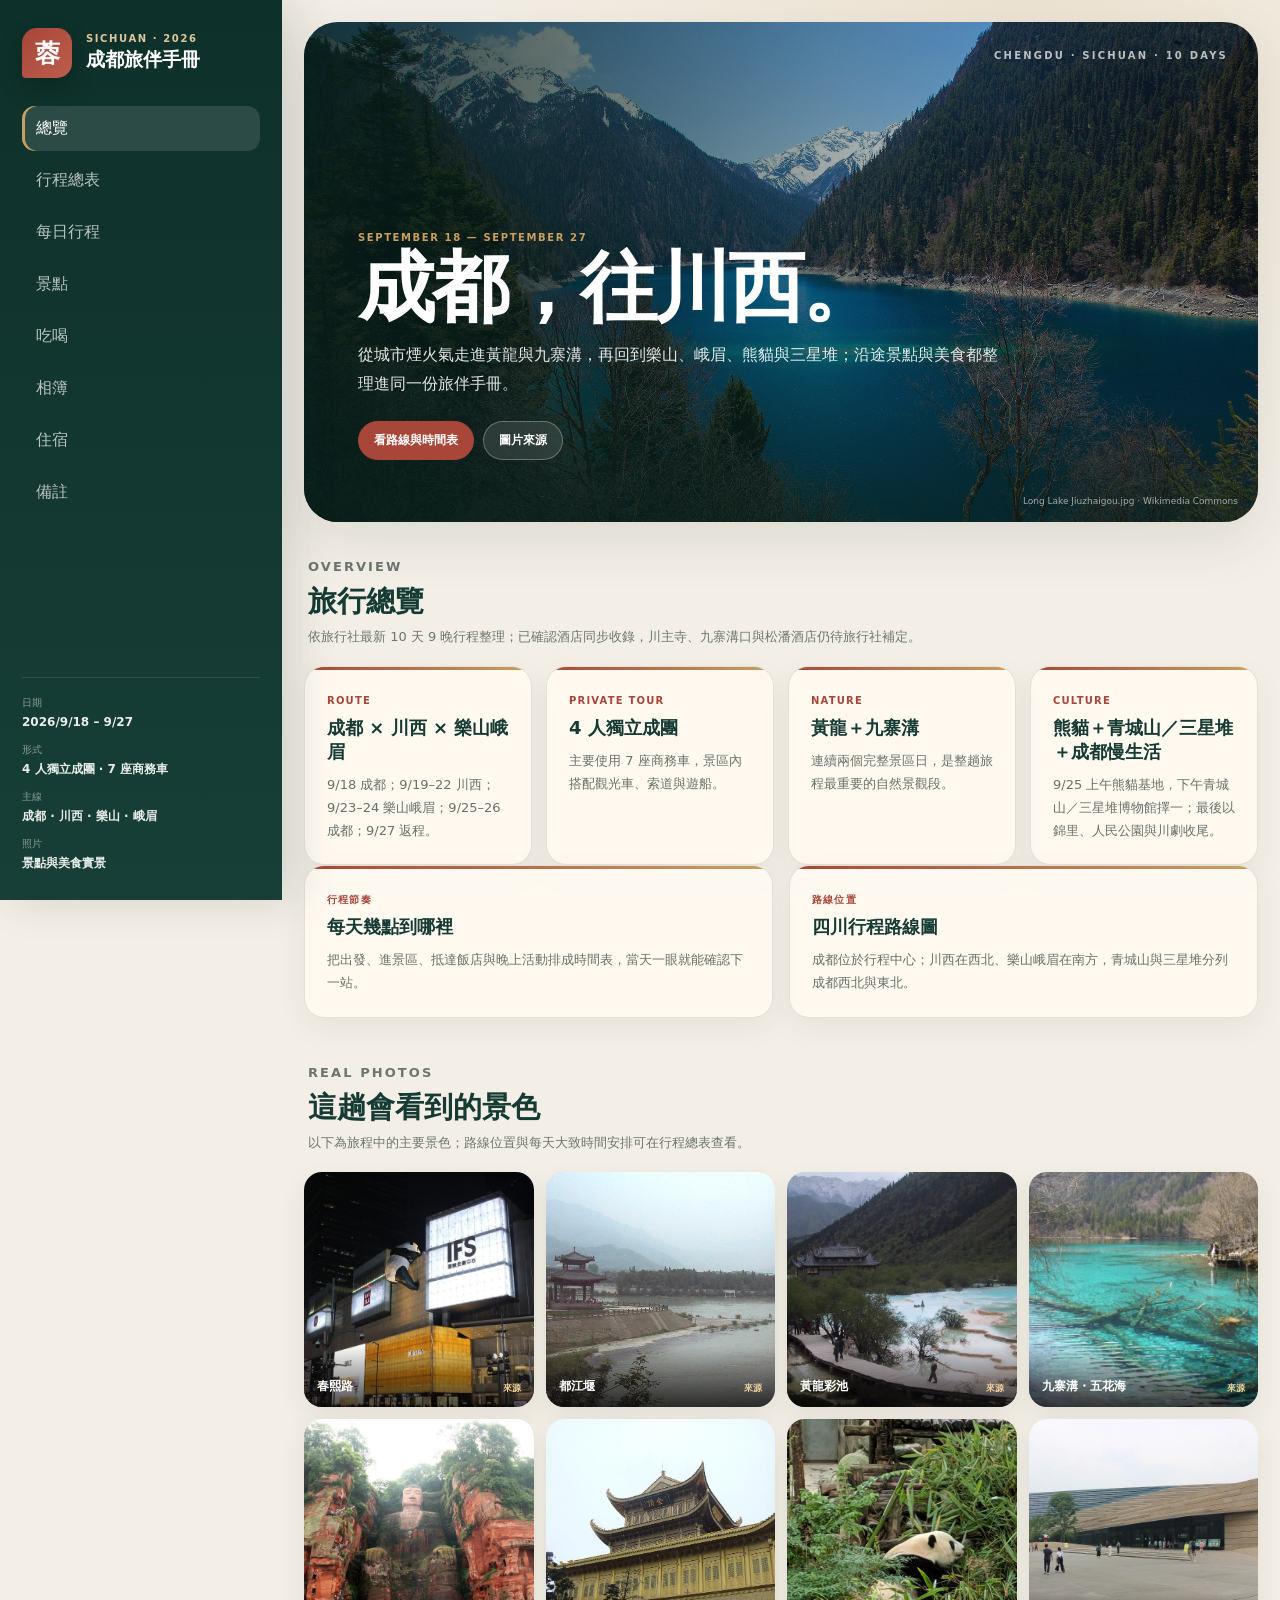
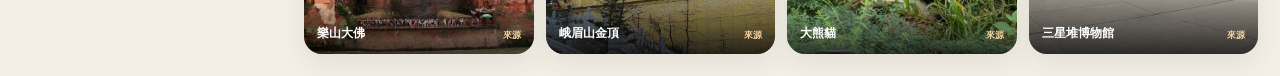
==== commit 3cc012c9: "Add files via upload" ====
--- a/index.html
+++ b/index.html
@@ -1,6 +1,6 @@
 <!doctype html><html lang="zh-Hant"><head><meta charset="utf-8"><meta name="viewport" content="width=device-width,initial-scale=1"><meta name="theme-color" content="#173d36"><meta name="apple-mobile-web-app-capable" content="yes"><meta name="apple-mobile-web-app-title" content="成都旅伴"><title>成都旅伴手冊｜2026.09.18–09.27</title><link rel="manifest" href="./manifest.webmanifest"><link rel="stylesheet" href="./styles.css"></head><body>
-<div class="app-shell"><aside class="sidebar"><div class="brand"><div class="brand-mark">蓉</div><div><p class="eyebrow">Sichuan · 2026</p><h1>成都旅伴手冊</h1></div></div><nav class="nav-tabs"><button class="nav-tab is-active" data-view="overview">總覽</button><button class="nav-tab" data-view="tempo">行程總表</button><button class="nav-tab" data-view="itinerary">每日行程</button><button class="nav-tab" data-view="places">景點</button><button class="nav-tab" data-view="food">吃喝</button><button class="nav-tab" data-view="gallery">相簿</button><button class="nav-tab" data-view="hotels">住宿</button><button class="nav-tab" data-view="notes">備註</button></nav><section class="trip-meta"><div><span>日期</span><strong>2026/9/18 – 9/27</strong></div><div><span>形式</span><strong>4 人獨立成團 · 7 座商務車</strong></div><div><span>主線</span><strong>成都 · 川西 · 樂山 · 峨眉</strong></div><div><span>照片</span><strong>景點與美食實景 · 出處可查</strong></div></section></aside>
-<main><section class="hero" style="--hero:url('./assets/photos/jiuzhaigou_2.jpg')"><div class="hero-overlay"></div><div class="hero-topline">CHENGDU · SICHUAN · 10 DAYS</div><div class="hero-copy"><p class="eyebrow">September 18 — September 27</p><h2>成都，往川西。</h2><p>從城市煙火氣走進黃龍與九寨溝，再回到樂山、峨眉、熊貓與三星堆；沿途景點與美食都整理進同一份旅伴手冊。</p><div class="hero-actions"><button class="hero-jump" data-go="tempo">看時間表</button><a href="./IMAGE_CREDITS.html">圖片來源</a></div></div><div class="hero-source">Long Lake Jiuzhaigou.jpg · Wikimedia Commons</div></section>
+<div class="app-shell"><aside class="sidebar"><div class="brand"><div class="brand-mark">蓉</div><div><p class="eyebrow">Sichuan · 2026</p><h1>成都旅伴手冊</h1></div></div><nav class="nav-tabs"><button class="nav-tab is-active" data-view="overview">總覽</button><button class="nav-tab" data-view="tempo">行程總表</button><button class="nav-tab" data-view="itinerary">每日行程</button><button class="nav-tab" data-view="places">景點</button><button class="nav-tab" data-view="food">吃喝</button><button class="nav-tab" data-view="gallery">相簿</button><button class="nav-tab" data-view="hotels">住宿</button><button class="nav-tab" data-view="notes">備註</button></nav><section class="trip-meta"><div><span>日期</span><strong>2026/9/18 – 9/27</strong></div><div><span>形式</span><strong>4 人獨立成團 · 7 座商務車</strong></div><div><span>主線</span><strong>成都 · 川西 · 樂山 · 峨眉</strong></div><div><span>照片</span><strong>景點與美食實景</strong></div></section></aside>
+<main><section class="hero" style="--hero:url('./assets/photos/jiuzhaigou_2.jpg')"><div class="hero-overlay"></div><div class="hero-topline">CHENGDU · SICHUAN · 10 DAYS</div><div class="hero-copy"><p class="eyebrow">September 18 — September 27</p><h2>成都，往川西。</h2><p>從城市煙火氣走進黃龍與九寨溝，再回到樂山、峨眉、熊貓與三星堆；沿途景點與美食都整理進同一份旅伴手冊。</p><div class="hero-actions"><button class="hero-jump" data-go="tempo">看路線與時間表</button><a href="./IMAGE_CREDITS.html">圖片來源</a></div></div><div class="hero-source">Long Lake Jiuzhaigou.jpg · Wikimedia Commons</div></section>
 <section class="view is-visible" id="overview"><div class="section-heading"><div><p class="eyebrow">Overview</p><h3>旅行總覽</h3><p>依旅行社最新 10 天 9 晚行程整理；已確認酒店同步收錄，川主寺、九寨溝口與松潘酒店仍待旅行社補定。</p></div></div><div class="overview-grid"><article class="info-card"><span class="card-kicker">Route</span><h4>成都 × 川西 × 樂山峨眉</h4><p>9/18 成都；9/19–22 川西；9/23–24 樂山峨眉；9/25–26 成都；9/27 返程。</p></article><article class="info-card"><span class="card-kicker">Private Tour</span><h4>4 人獨立成團</h4><p>主要使用 7 座商務車，景區內搭配觀光車、索道與遊船。</p></article><article class="info-card"><span class="card-kicker">Nature</span><h4>黃龍＋九寨溝</h4><p>連續兩個完整景區日，是整趟旅程最重要的自然景觀段。</p></article><article class="info-card"><span class="card-kicker">Culture</span><h4>熊貓＋青城山／三星堆＋成都慢生活</h4><p>9/25 上午熊貓基地，下午青城山／三星堆博物館擇一；最後以錦里、人民公園與川劇收尾。</p></article></div>
 <section class="tempo-teaser">
   <article class="info-card">
@@ -12,8 +12,8 @@
     <p>成都位於行程中心；川西在西北、樂山峨眉在南方，青城山與三星堆分列成都西北與東北。</p>
   </article>
 </section>
-<div class="section-heading compact"><div><p class="eyebrow">Real Photos</p><h3>這趟會看到的景色</h3><p>以下為旅程中的主要景色；完整移動方向與每日到達時間請見行程總表。</p></div></div><div class="overview-photo-grid"><figure class="photo-card"><img src="./assets/photos/chunxi.jpg" alt="春熙路"><figcaption><strong>春熙路</strong><a class="photo-source" href="https://commons.wikimedia.org/wiki/File:Chunxi_Road_20260514-2.jpg" target="_blank" rel="noopener">來源</a></figcaption></figure><figure class="photo-card"><img src="./assets/photos/dujiangyan_1.jpg" alt="都江堰"><figcaption><strong>都江堰</strong><a class="photo-source" href="https://commons.wikimedia.org/wiki/File:Dujiangyan_Irrigation_System.jpg" target="_blank" rel="noopener">來源</a></figcaption></figure><figure class="photo-card"><img src="./assets/photos/huanglong_1.jpg" alt="黃龍彩池"><figcaption><strong>黃龍彩池</strong><a class="photo-source" href="https://commons.wikimedia.org/wiki/File:Huanglonggou_Pools.jpg" target="_blank" rel="noopener">來源</a></figcaption></figure><figure class="photo-card"><img src="./assets/photos/jiuzhaigou_1.jpg" alt="九寨溝・五花海"><figcaption><strong>九寨溝・五花海</strong><a class="photo-source" href="https://commons.wikimedia.org/wiki/File:%E4%B9%9D%E5%AF%A8%E6%BA%9D%E4%BA%94%E8%8A%B1%E6%B5%B7.JPG" target="_blank" rel="noopener">來源</a></figcaption></figure><figure class="photo-card"><img src="./assets/photos/leshan_1.jpg" alt="樂山大佛"><figcaption><strong>樂山大佛</strong><a class="photo-source" href="https://commons.wikimedia.org/wiki/File:Leshan_Giant_Buddha.jpg" target="_blank" rel="noopener">來源</a></figcaption></figure><figure class="photo-card"><img src="./assets/photos/emei_1.jpg" alt="峨眉山金頂"><figcaption><strong>峨眉山金頂</strong><a class="photo-source" href="https://commons.wikimedia.org/wiki/File:GoldenSummit.JPG" target="_blank" rel="noopener">來源</a></figcaption></figure><figure class="photo-card"><img src="./assets/photos/panda_2.jpg" alt="大熊貓"><figcaption><strong>大熊貓</strong><a class="photo-source" href="https://commons.wikimedia.org/wiki/File:Chengdu_Research_Base_of_Giant_Panda_Breeding,_201907,_05.jpg" target="_blank" rel="noopener">來源</a></figcaption></figure><figure class="photo-card"><img src="./assets/photos/sanxingdui_2.jpg" alt="三星堆博物館"><figcaption><strong>三星堆博物館</strong><a class="photo-source" href="https://commons.wikimedia.org/wiki/File:Sanxingdui_Museum_20260512-1.jpg" target="_blank" rel="noopener">來源</a></figcaption></figure></div></section>
-<section class="view" id="tempo"><div class="section-heading"><div><p class="eyebrow">行程節奏</p><h3>每日時間與路線</h3><p>先看各地相對位置，再確認每天大約幾點抵達哪裡。時間為行程規劃參考，當天仍以司導、路況與景區安排為準。</p></div></div><div class="tempo-note">北方在上，地點依相對方位排列；路線圖不代表實際道路與里程。表中時間遇到塞車、排隊或天氣變化時可彈性調整。</div><div class="tempo-layout"><section class="tempo-block route-block"><div class="tempo-block-head"><div><p class="eyebrow">路線位置</p><h4>路線位置圖</h4></div><span class="tag">相對位置示意</span></div><div id="routeMap"></div><div class="map-caption"><p><strong>主要動線：</strong>成都為住宿與轉乘中心；第 2–4 天往西北進入川西，第 6–7 天往南到樂山與峨眉，第 8 天下午在青城山與三星堆之間擇一。</p></div></section><section class="tempo-block schedule-block"><div class="tempo-block-head"><div><p class="eyebrow">每日時間</p><h4>每日時間表</h4></div><span class="tag">時間可依當天調整</span></div><div class="time-grid" id="timeGrid"></div></section></div></section><section class="view" id="itinerary"><div class="section-heading"><div><p class="eyebrow">Itinerary</p><h3>每日行程</h3><p>點日期切換，每一天都使用對應的實景照片。</p></div></div><div class="date-switcher" id="dateSwitcher"></div><div class="day-panel" id="dayPanel"></div></section>
+<div class="section-heading compact"><div><p class="eyebrow">Real Photos</p><h3>這趟會看到的景色</h3><p>以下為旅程中的主要景色；路線位置與每天大致時間安排可在行程總表查看。</p></div></div><div class="overview-photo-grid"><figure class="photo-card"><img src="./assets/photos/chunxi.jpg" alt="春熙路"><figcaption><strong>春熙路</strong><a class="photo-source" href="https://commons.wikimedia.org/wiki/File:Chunxi_Road_20260514-2.jpg" target="_blank" rel="noopener">來源</a></figcaption></figure><figure class="photo-card"><img src="./assets/photos/dujiangyan_1.jpg" alt="都江堰"><figcaption><strong>都江堰</strong><a class="photo-source" href="https://commons.wikimedia.org/wiki/File:Dujiangyan_Irrigation_System.jpg" target="_blank" rel="noopener">來源</a></figcaption></figure><figure class="photo-card"><img src="./assets/photos/huanglong_1.jpg" alt="黃龍彩池"><figcaption><strong>黃龍彩池</strong><a class="photo-source" href="https://commons.wikimedia.org/wiki/File:Huanglonggou_Pools.jpg" target="_blank" rel="noopener">來源</a></figcaption></figure><figure class="photo-card"><img src="./assets/photos/jiuzhaigou_1.jpg" alt="九寨溝・五花海"><figcaption><strong>九寨溝・五花海</strong><a class="photo-source" href="https://commons.wikimedia.org/wiki/File:%E4%B9%9D%E5%AF%A8%E6%BA%9D%E4%BA%94%E8%8A%B1%E6%B5%B7.JPG" target="_blank" rel="noopener">來源</a></figcaption></figure><figure class="photo-card"><img src="./assets/photos/leshan_1.jpg" alt="樂山大佛"><figcaption><strong>樂山大佛</strong><a class="photo-source" href="https://commons.wikimedia.org/wiki/File:Leshan_Giant_Buddha.jpg" target="_blank" rel="noopener">來源</a></figcaption></figure><figure class="photo-card"><img src="./assets/photos/emei_1.jpg" alt="峨眉山金頂"><figcaption><strong>峨眉山金頂</strong><a class="photo-source" href="https://commons.wikimedia.org/wiki/File:GoldenSummit.JPG" target="_blank" rel="noopener">來源</a></figcaption></figure><figure class="photo-card"><img src="./assets/photos/panda_2.jpg" alt="大熊貓"><figcaption><strong>大熊貓</strong><a class="photo-source" href="https://commons.wikimedia.org/wiki/File:Chengdu_Research_Base_of_Giant_Panda_Breeding,_201907,_05.jpg" target="_blank" rel="noopener">來源</a></figcaption></figure><figure class="photo-card"><img src="./assets/photos/sanxingdui_2.jpg" alt="三星堆博物館"><figcaption><strong>三星堆博物館</strong><a class="photo-source" href="https://commons.wikimedia.org/wiki/File:Sanxingdui_Museum_20260512-1.jpg" target="_blank" rel="noopener">來源</a></figcaption></figure></div></section>
+<section class="view" id="tempo"><div class="section-heading"><div><p class="eyebrow">行程總表</p><h3>每日時間與路線</h3><p>先看景點的相對位置，再看每天大致什麼時間會到哪裡。實際安排仍以當天路況、景區與司導協調為準。</p></div></div><div class="tempo-note">先看上方路線位置，再看下方每日時間表，會更容易掌握整趟移動方向與每天的節奏。</div><div class="tempo-layout"><section class="tempo-block route-block"><div class="tempo-block-head"><div><p class="eyebrow">路線位置</p><h4>景點相對位置圖</h4></div><span class="tag">北上南下更直觀</span></div><div id="routeMap"></div><div class="map-caption"><p><strong>看圖重點：</strong>成都在中間；川西段（都江堰、松潘、黃龍、九寨溝）在西北方向，樂山與峨眉山在南方，青城山在成都西北側，三星堆在成都東北側。</p></div></section><section class="tempo-block schedule-block"><div class="tempo-block-head"><div><p class="eyebrow">每日時間</p><h4>每日時間表</h4></div><span class="tag">抓大致節奏</span></div><div class="time-grid" id="timeGrid"></div></section></div></section><section class="view" id="itinerary"><div class="section-heading"><div><p class="eyebrow">Itinerary</p><h3>每日行程</h3><p>點日期切換，每一天都使用對應的實景照片。</p></div></div><div class="date-switcher" id="dateSwitcher"></div><div class="day-panel" id="dayPanel"></div></section>
 <section class="view" id="places"><div class="section-heading"><div><p class="eyebrow">Places</p><h3>景點資料</h3><p>所有卡片皆使用實景照片；導航改用高德地圖。</p></div></div><div class="filter-row" id="placeFilters"></div><div class="places-grid" id="placesGrid"></div></section>
 <section class="view" id="food">
 <div class="section-heading"><div><p class="eyebrow">Food & Tea</p><h3>四川一路吃</h3>
--- a/styles.css
+++ b/styles.css
@@ -157,3 +157,12 @@
 
 .map-swipe-hint{display:none;margin:0 0 8px;color:#6b756f;font-size:11px;font-weight:750}
 @media(max-width:560px){.map-swipe-hint{display:block}}
+
+
+/* clearer route image */
+.route-image-wrap{margin:0}
+.route-image-link{display:block;text-decoration:none}
+.route-image{display:block;width:100%;height:auto;border-radius:22px;border:1px solid rgba(23,61,54,.1);background:#fffdf8;box-shadow:0 12px 32px rgba(36,55,49,.08)}
+.route-image-caption{margin-top:10px;color:#67716b;font-size:12px;line-height:1.75}
+#routeMap .map-legend{display:none}
+@media(max-width:560px){.route-image-caption{font-size:11px}}
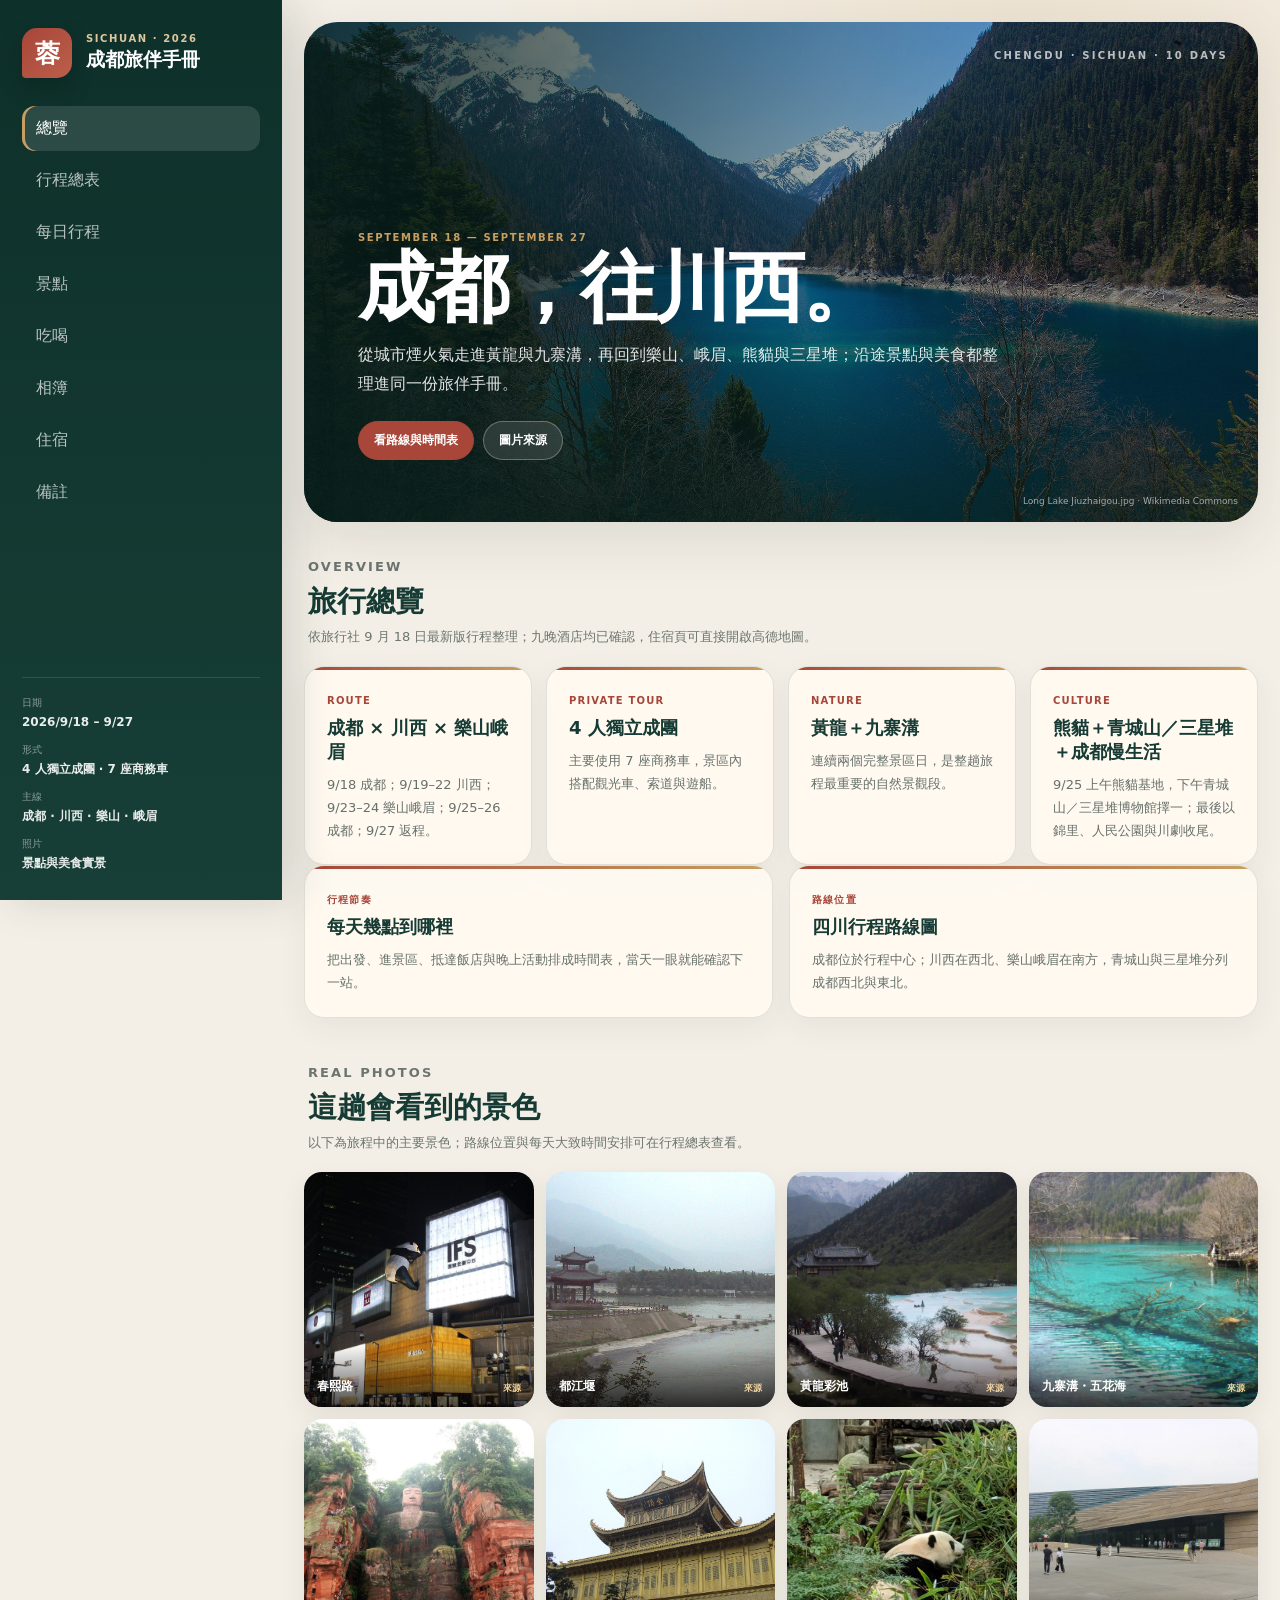
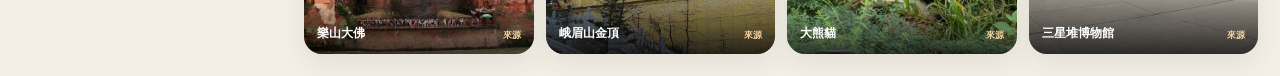
==== commit e8f46296: "Add files via upload" ====
--- a/index.html
+++ b/index.html
@@ -1,7 +1,7 @@
 <!doctype html><html lang="zh-Hant"><head><meta charset="utf-8"><meta name="viewport" content="width=device-width,initial-scale=1"><meta name="theme-color" content="#173d36"><meta name="apple-mobile-web-app-capable" content="yes"><meta name="apple-mobile-web-app-title" content="成都旅伴"><title>成都旅伴手冊｜2026.09.18–09.27</title><link rel="manifest" href="./manifest.webmanifest"><link rel="stylesheet" href="./styles.css"></head><body>
 <div class="app-shell"><aside class="sidebar"><div class="brand"><div class="brand-mark">蓉</div><div><p class="eyebrow">Sichuan · 2026</p><h1>成都旅伴手冊</h1></div></div><nav class="nav-tabs"><button class="nav-tab is-active" data-view="overview">總覽</button><button class="nav-tab" data-view="tempo">行程總表</button><button class="nav-tab" data-view="itinerary">每日行程</button><button class="nav-tab" data-view="places">景點</button><button class="nav-tab" data-view="food">吃喝</button><button class="nav-tab" data-view="gallery">相簿</button><button class="nav-tab" data-view="hotels">住宿</button><button class="nav-tab" data-view="notes">備註</button></nav><section class="trip-meta"><div><span>日期</span><strong>2026/9/18 – 9/27</strong></div><div><span>形式</span><strong>4 人獨立成團 · 7 座商務車</strong></div><div><span>主線</span><strong>成都 · 川西 · 樂山 · 峨眉</strong></div><div><span>照片</span><strong>景點與美食實景</strong></div></section></aside>
 <main><section class="hero" style="--hero:url('./assets/photos/jiuzhaigou_2.jpg')"><div class="hero-overlay"></div><div class="hero-topline">CHENGDU · SICHUAN · 10 DAYS</div><div class="hero-copy"><p class="eyebrow">September 18 — September 27</p><h2>成都，往川西。</h2><p>從城市煙火氣走進黃龍與九寨溝，再回到樂山、峨眉、熊貓與三星堆；沿途景點與美食都整理進同一份旅伴手冊。</p><div class="hero-actions"><button class="hero-jump" data-go="tempo">看路線與時間表</button><a href="./IMAGE_CREDITS.html">圖片來源</a></div></div><div class="hero-source">Long Lake Jiuzhaigou.jpg · Wikimedia Commons</div></section>
-<section class="view is-visible" id="overview"><div class="section-heading"><div><p class="eyebrow">Overview</p><h3>旅行總覽</h3><p>依旅行社最新 10 天 9 晚行程整理；已確認酒店同步收錄，川主寺、九寨溝口與松潘酒店仍待旅行社補定。</p></div></div><div class="overview-grid"><article class="info-card"><span class="card-kicker">Route</span><h4>成都 × 川西 × 樂山峨眉</h4><p>9/18 成都；9/19–22 川西；9/23–24 樂山峨眉；9/25–26 成都；9/27 返程。</p></article><article class="info-card"><span class="card-kicker">Private Tour</span><h4>4 人獨立成團</h4><p>主要使用 7 座商務車，景區內搭配觀光車、索道與遊船。</p></article><article class="info-card"><span class="card-kicker">Nature</span><h4>黃龍＋九寨溝</h4><p>連續兩個完整景區日，是整趟旅程最重要的自然景觀段。</p></article><article class="info-card"><span class="card-kicker">Culture</span><h4>熊貓＋青城山／三星堆＋成都慢生活</h4><p>9/25 上午熊貓基地，下午青城山／三星堆博物館擇一；最後以錦里、人民公園與川劇收尾。</p></article></div>
+<section class="view is-visible" id="overview"><div class="section-heading"><div><p class="eyebrow">Overview</p><h3>旅行總覽</h3><p>依旅行社 9 月 18 日最新版行程整理；九晚酒店均已確認，住宿頁可直接開啟高德地圖。</p></div></div><div class="overview-grid"><article class="info-card"><span class="card-kicker">Route</span><h4>成都 × 川西 × 樂山峨眉</h4><p>9/18 成都；9/19–22 川西；9/23–24 樂山峨眉；9/25–26 成都；9/27 返程。</p></article><article class="info-card"><span class="card-kicker">Private Tour</span><h4>4 人獨立成團</h4><p>主要使用 7 座商務車，景區內搭配觀光車、索道與遊船。</p></article><article class="info-card"><span class="card-kicker">Nature</span><h4>黃龍＋九寨溝</h4><p>連續兩個完整景區日，是整趟旅程最重要的自然景觀段。</p></article><article class="info-card"><span class="card-kicker">Culture</span><h4>熊貓＋青城山／三星堆＋成都慢生活</h4><p>9/25 上午熊貓基地，下午青城山／三星堆博物館擇一；最後以錦里、人民公園與川劇收尾。</p></article></div>
 <section class="tempo-teaser">
   <article class="info-card">
     <span class="card-kicker">行程節奏</span><h4>每天幾點到哪裡</h4>
@@ -13,7 +13,7 @@
   </article>
 </section>
 <div class="section-heading compact"><div><p class="eyebrow">Real Photos</p><h3>這趟會看到的景色</h3><p>以下為旅程中的主要景色；路線位置與每天大致時間安排可在行程總表查看。</p></div></div><div class="overview-photo-grid"><figure class="photo-card"><img src="./assets/photos/chunxi.jpg" alt="春熙路"><figcaption><strong>春熙路</strong><a class="photo-source" href="https://commons.wikimedia.org/wiki/File:Chunxi_Road_20260514-2.jpg" target="_blank" rel="noopener">來源</a></figcaption></figure><figure class="photo-card"><img src="./assets/photos/dujiangyan_1.jpg" alt="都江堰"><figcaption><strong>都江堰</strong><a class="photo-source" href="https://commons.wikimedia.org/wiki/File:Dujiangyan_Irrigation_System.jpg" target="_blank" rel="noopener">來源</a></figcaption></figure><figure class="photo-card"><img src="./assets/photos/huanglong_1.jpg" alt="黃龍彩池"><figcaption><strong>黃龍彩池</strong><a class="photo-source" href="https://commons.wikimedia.org/wiki/File:Huanglonggou_Pools.jpg" target="_blank" rel="noopener">來源</a></figcaption></figure><figure class="photo-card"><img src="./assets/photos/jiuzhaigou_1.jpg" alt="九寨溝・五花海"><figcaption><strong>九寨溝・五花海</strong><a class="photo-source" href="https://commons.wikimedia.org/wiki/File:%E4%B9%9D%E5%AF%A8%E6%BA%9D%E4%BA%94%E8%8A%B1%E6%B5%B7.JPG" target="_blank" rel="noopener">來源</a></figcaption></figure><figure class="photo-card"><img src="./assets/photos/leshan_1.jpg" alt="樂山大佛"><figcaption><strong>樂山大佛</strong><a class="photo-source" href="https://commons.wikimedia.org/wiki/File:Leshan_Giant_Buddha.jpg" target="_blank" rel="noopener">來源</a></figcaption></figure><figure class="photo-card"><img src="./assets/photos/emei_1.jpg" alt="峨眉山金頂"><figcaption><strong>峨眉山金頂</strong><a class="photo-source" href="https://commons.wikimedia.org/wiki/File:GoldenSummit.JPG" target="_blank" rel="noopener">來源</a></figcaption></figure><figure class="photo-card"><img src="./assets/photos/panda_2.jpg" alt="大熊貓"><figcaption><strong>大熊貓</strong><a class="photo-source" href="https://commons.wikimedia.org/wiki/File:Chengdu_Research_Base_of_Giant_Panda_Breeding,_201907,_05.jpg" target="_blank" rel="noopener">來源</a></figcaption></figure><figure class="photo-card"><img src="./assets/photos/sanxingdui_2.jpg" alt="三星堆博物館"><figcaption><strong>三星堆博物館</strong><a class="photo-source" href="https://commons.wikimedia.org/wiki/File:Sanxingdui_Museum_20260512-1.jpg" target="_blank" rel="noopener">來源</a></figcaption></figure></div></section>
-<section class="view" id="tempo"><div class="section-heading"><div><p class="eyebrow">行程總表</p><h3>每日時間與路線</h3><p>先看景點的相對位置，再看每天大致什麼時間會到哪裡。實際安排仍以當天路況、景區與司導協調為準。</p></div></div><div class="tempo-note">先看上方路線位置，再看下方每日時間表，會更容易掌握整趟移動方向與每天的節奏。</div><div class="tempo-layout"><section class="tempo-block route-block"><div class="tempo-block-head"><div><p class="eyebrow">路線位置</p><h4>景點相對位置圖</h4></div><span class="tag">北上南下更直觀</span></div><div id="routeMap"></div><div class="map-caption"><p><strong>看圖重點：</strong>成都在中間；川西段（都江堰、松潘、黃龍、九寨溝）在西北方向，樂山與峨眉山在南方，青城山在成都西北側，三星堆在成都東北側。</p></div></section><section class="tempo-block schedule-block"><div class="tempo-block-head"><div><p class="eyebrow">每日時間</p><h4>每日時間表</h4></div><span class="tag">抓大致節奏</span></div><div class="time-grid" id="timeGrid"></div></section></div></section><section class="view" id="itinerary"><div class="section-heading"><div><p class="eyebrow">Itinerary</p><h3>每日行程</h3><p>點日期切換，每一天都使用對應的實景照片。</p></div></div><div class="date-switcher" id="dateSwitcher"></div><div class="day-panel" id="dayPanel"></div></section>
+<section class="view" id="tempo"><div class="section-heading"><div><p class="eyebrow">行程節奏</p><h3>每日時間與路線</h3><p>先看各地相對位置，再確認每天大約幾點抵達哪裡。時間為行程規劃參考，當天仍以司導、路況與景區安排為準。</p></div></div><div class="tempo-note">北方在上，地點依相對方位排列；路線圖不代表實際道路與里程。表中時間遇到塞車、排隊或天氣變化時可彈性調整。</div><div class="tempo-layout"><section class="tempo-block route-block"><div class="tempo-block-head"><div><p class="eyebrow">路線位置</p><h4>景點相對位置圖</h4></div><span class="tag">北上南下更直觀</span></div><div id="routeMap"></div><div class="map-caption"><p><strong>看圖重點：</strong>成都在中間；川西段在西北，樂山與峨眉山在南方，青城山與三星堆位於成都周邊。</p></div></section><section class="tempo-block schedule-block"><div class="tempo-block-head"><div><p class="eyebrow">每日時間</p><h4>每日時間表</h4></div><span class="tag">時間可依當天調整</span></div><div class="time-grid" id="timeGrid"></div></section></div></section><section class="view" id="itinerary"><div class="section-heading"><div><p class="eyebrow">Itinerary</p><h3>每日行程</h3><p>點日期切換，每一天都使用對應的實景照片。</p></div></div><div class="date-switcher" id="dateSwitcher"></div><div class="day-panel" id="dayPanel"></div></section>
 <section class="view" id="places"><div class="section-heading"><div><p class="eyebrow">Places</p><h3>景點資料</h3><p>所有卡片皆使用實景照片；導航改用高德地圖。</p></div></div><div class="filter-row" id="placeFilters"></div><div class="places-grid" id="placesGrid"></div></section>
 <section class="view" id="food">
 <div class="section-heading"><div><p class="eyebrow">Food & Tea</p><h3>四川一路吃</h3>
@@ -26,7 +26,7 @@
 
 <section class="view" id="hotels">
   <div class="section-heading"><div><p class="eyebrow">Stay</p><h3>住宿安排</h3>
-  <p>依旅行社最新行程表整理。已確認酒店可直接開啟高德地圖；標示「待確認」的住宿不自行補假地址。</p></div></div>
+  <p>依旅行社 9 月 18 日最新版行程表整理。九晚酒店均已確認，可直接開啟高德地圖。</p></div></div>
   <div class="hotel-grid" id="hotelGrid"></div>
 </section>
 <section class="view" id="notes"><div class="section-heading"><div><p class="eyebrow">Notes</p><h3>旅伴備註</h3><p id="notesStatus">備註只會保存在目前使用的手機。</p></div></div><div class="notes-layout"><form id="noteForm" class="note-form"><label>標題<input name="title" placeholder="例如：三星堆門票" required></label><label>內容<textarea name="body" placeholder="同行都需要看到的事情" required></textarea></label><button type="submit">新增備註</button></form><div class="note-list" id="noteList"></div></div></section></main></div><script>document.querySelectorAll('[data-go]').forEach(b=>b.onclick=()=>document.querySelector(`[data-view="${b.dataset.go}"]`).click());</script><script src="./app.js"></script></body></html>
--- a/styles.css
+++ b/styles.css
@@ -159,7 +159,7 @@
 @media(max-width:560px){.map-swipe-hint{display:block}}
 
 
-/* clearer route image */
+/* route image */
 .route-image-wrap{margin:0}
 .route-image-link{display:block;text-decoration:none}
 .route-image{display:block;width:100%;height:auto;border-radius:22px;border:1px solid rgba(23,61,54,.1);background:#fffdf8;box-shadow:0 12px 32px rgba(36,55,49,.08)}
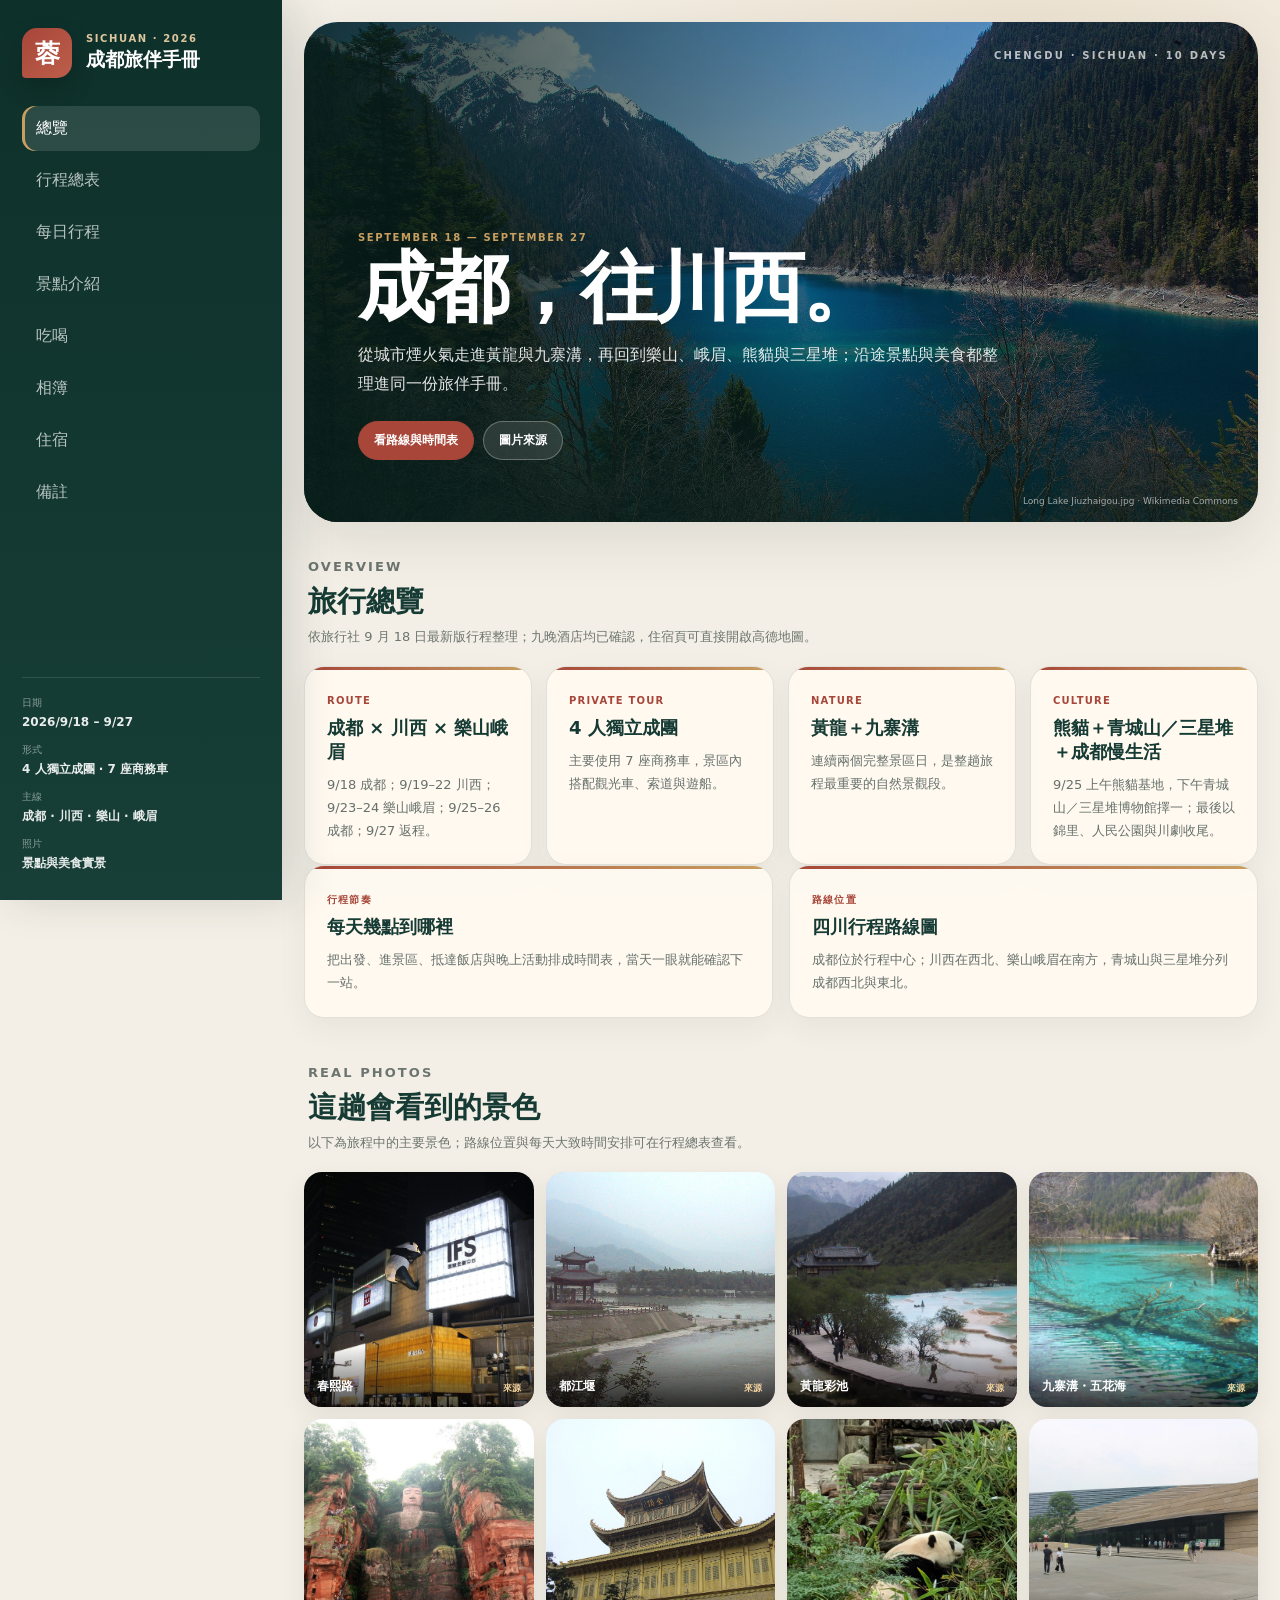
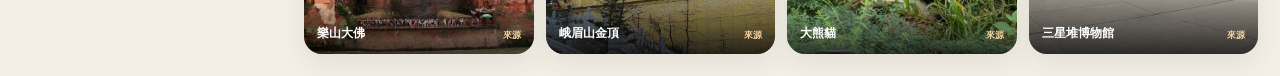
==== commit cc191c0c: "Add files via upload" ====
--- a/index.html
+++ b/index.html
@@ -1,5 +1,5 @@
-<!doctype html><html lang="zh-Hant"><head><meta charset="utf-8"><meta name="viewport" content="width=device-width,initial-scale=1"><meta name="theme-color" content="#173d36"><meta name="apple-mobile-web-app-capable" content="yes"><meta name="apple-mobile-web-app-title" content="成都旅伴"><title>成都旅伴手冊｜2026.09.18–09.27</title><link rel="manifest" href="./manifest.webmanifest"><link rel="stylesheet" href="./styles.css"></head><body>
-<div class="app-shell"><aside class="sidebar"><div class="brand"><div class="brand-mark">蓉</div><div><p class="eyebrow">Sichuan · 2026</p><h1>成都旅伴手冊</h1></div></div><nav class="nav-tabs"><button class="nav-tab is-active" data-view="overview">總覽</button><button class="nav-tab" data-view="tempo">行程總表</button><button class="nav-tab" data-view="itinerary">每日行程</button><button class="nav-tab" data-view="places">景點</button><button class="nav-tab" data-view="food">吃喝</button><button class="nav-tab" data-view="gallery">相簿</button><button class="nav-tab" data-view="hotels">住宿</button><button class="nav-tab" data-view="notes">備註</button></nav><section class="trip-meta"><div><span>日期</span><strong>2026/9/18 – 9/27</strong></div><div><span>形式</span><strong>4 人獨立成團 · 7 座商務車</strong></div><div><span>主線</span><strong>成都 · 川西 · 樂山 · 峨眉</strong></div><div><span>照片</span><strong>景點與美食實景</strong></div></section></aside>
+<!doctype html><html lang="zh-Hant"><head><meta charset="utf-8"><meta name="viewport" content="width=device-width,initial-scale=1"><meta name="theme-color" content="#173d36"><meta name="apple-mobile-web-app-capable" content="yes"><meta name="apple-mobile-web-app-title" content="成都旅伴"><title>成都旅伴手冊｜2026.09.18–09.27</title><link rel="manifest" href="./manifest.webmanifest"><link rel="stylesheet" href="./styles.css?rev=e124960667"></head><body>
+<div class="app-shell"><aside class="sidebar"><div class="brand"><div class="brand-mark">蓉</div><div><p class="eyebrow">Sichuan · 2026</p><h1>成都旅伴手冊</h1></div></div><nav class="nav-tabs"><button class="nav-tab is-active" data-view="overview">總覽</button><button class="nav-tab" data-view="tempo">行程總表</button><button class="nav-tab" data-view="itinerary">每日行程</button><button class="nav-tab" data-view="places">景點介紹</button><button class="nav-tab" data-view="food">吃喝</button><button class="nav-tab" data-view="gallery">相簿</button><button class="nav-tab" data-view="hotels">住宿</button><button class="nav-tab" data-view="notes">備註</button></nav><section class="trip-meta"><div><span>日期</span><strong>2026/9/18 – 9/27</strong></div><div><span>形式</span><strong>4 人獨立成團 · 7 座商務車</strong></div><div><span>主線</span><strong>成都 · 川西 · 樂山 · 峨眉</strong></div><div><span>照片</span><strong>景點與美食實景</strong></div></section></aside>
 <main><section class="hero" style="--hero:url('./assets/photos/jiuzhaigou_2.jpg')"><div class="hero-overlay"></div><div class="hero-topline">CHENGDU · SICHUAN · 10 DAYS</div><div class="hero-copy"><p class="eyebrow">September 18 — September 27</p><h2>成都，往川西。</h2><p>從城市煙火氣走進黃龍與九寨溝，再回到樂山、峨眉、熊貓與三星堆；沿途景點與美食都整理進同一份旅伴手冊。</p><div class="hero-actions"><button class="hero-jump" data-go="tempo">看路線與時間表</button><a href="./IMAGE_CREDITS.html">圖片來源</a></div></div><div class="hero-source">Long Lake Jiuzhaigou.jpg · Wikimedia Commons</div></section>
 <section class="view is-visible" id="overview"><div class="section-heading"><div><p class="eyebrow">Overview</p><h3>旅行總覽</h3><p>依旅行社 9 月 18 日最新版行程整理；九晚酒店均已確認，住宿頁可直接開啟高德地圖。</p></div></div><div class="overview-grid"><article class="info-card"><span class="card-kicker">Route</span><h4>成都 × 川西 × 樂山峨眉</h4><p>9/18 成都；9/19–22 川西；9/23–24 樂山峨眉；9/25–26 成都；9/27 返程。</p></article><article class="info-card"><span class="card-kicker">Private Tour</span><h4>4 人獨立成團</h4><p>主要使用 7 座商務車，景區內搭配觀光車、索道與遊船。</p></article><article class="info-card"><span class="card-kicker">Nature</span><h4>黃龍＋九寨溝</h4><p>連續兩個完整景區日，是整趟旅程最重要的自然景觀段。</p></article><article class="info-card"><span class="card-kicker">Culture</span><h4>熊貓＋青城山／三星堆＋成都慢生活</h4><p>9/25 上午熊貓基地，下午青城山／三星堆博物館擇一；最後以錦里、人民公園與川劇收尾。</p></article></div>
 <section class="tempo-teaser">
@@ -14,7 +14,19 @@
 </section>
 <div class="section-heading compact"><div><p class="eyebrow">Real Photos</p><h3>這趟會看到的景色</h3><p>以下為旅程中的主要景色；路線位置與每天大致時間安排可在行程總表查看。</p></div></div><div class="overview-photo-grid"><figure class="photo-card"><img src="./assets/photos/chunxi.jpg" alt="春熙路"><figcaption><strong>春熙路</strong><a class="photo-source" href="https://commons.wikimedia.org/wiki/File:Chunxi_Road_20260514-2.jpg" target="_blank" rel="noopener">來源</a></figcaption></figure><figure class="photo-card"><img src="./assets/photos/dujiangyan_1.jpg" alt="都江堰"><figcaption><strong>都江堰</strong><a class="photo-source" href="https://commons.wikimedia.org/wiki/File:Dujiangyan_Irrigation_System.jpg" target="_blank" rel="noopener">來源</a></figcaption></figure><figure class="photo-card"><img src="./assets/photos/huanglong_1.jpg" alt="黃龍彩池"><figcaption><strong>黃龍彩池</strong><a class="photo-source" href="https://commons.wikimedia.org/wiki/File:Huanglonggou_Pools.jpg" target="_blank" rel="noopener">來源</a></figcaption></figure><figure class="photo-card"><img src="./assets/photos/jiuzhaigou_1.jpg" alt="九寨溝・五花海"><figcaption><strong>九寨溝・五花海</strong><a class="photo-source" href="https://commons.wikimedia.org/wiki/File:%E4%B9%9D%E5%AF%A8%E6%BA%9D%E4%BA%94%E8%8A%B1%E6%B5%B7.JPG" target="_blank" rel="noopener">來源</a></figcaption></figure><figure class="photo-card"><img src="./assets/photos/leshan_1.jpg" alt="樂山大佛"><figcaption><strong>樂山大佛</strong><a class="photo-source" href="https://commons.wikimedia.org/wiki/File:Leshan_Giant_Buddha.jpg" target="_blank" rel="noopener">來源</a></figcaption></figure><figure class="photo-card"><img src="./assets/photos/emei_1.jpg" alt="峨眉山金頂"><figcaption><strong>峨眉山金頂</strong><a class="photo-source" href="https://commons.wikimedia.org/wiki/File:GoldenSummit.JPG" target="_blank" rel="noopener">來源</a></figcaption></figure><figure class="photo-card"><img src="./assets/photos/panda_2.jpg" alt="大熊貓"><figcaption><strong>大熊貓</strong><a class="photo-source" href="https://commons.wikimedia.org/wiki/File:Chengdu_Research_Base_of_Giant_Panda_Breeding,_201907,_05.jpg" target="_blank" rel="noopener">來源</a></figcaption></figure><figure class="photo-card"><img src="./assets/photos/sanxingdui_2.jpg" alt="三星堆博物館"><figcaption><strong>三星堆博物館</strong><a class="photo-source" href="https://commons.wikimedia.org/wiki/File:Sanxingdui_Museum_20260512-1.jpg" target="_blank" rel="noopener">來源</a></figcaption></figure></div></section>
 <section class="view" id="tempo"><div class="section-heading"><div><p class="eyebrow">行程節奏</p><h3>每日時間與路線</h3><p>先看各地相對位置，再確認每天大約幾點抵達哪裡。時間為行程規劃參考，當天仍以司導、路況與景區安排為準。</p></div></div><div class="tempo-note">北方在上，地點依相對方位排列；路線圖不代表實際道路與里程。表中時間遇到塞車、排隊或天氣變化時可彈性調整。</div><div class="tempo-layout"><section class="tempo-block route-block"><div class="tempo-block-head"><div><p class="eyebrow">路線位置</p><h4>景點相對位置圖</h4></div><span class="tag">北上南下更直觀</span></div><div id="routeMap"></div><div class="map-caption"><p><strong>看圖重點：</strong>成都在中間；川西段在西北，樂山與峨眉山在南方，青城山與三星堆位於成都周邊。</p></div></section><section class="tempo-block schedule-block"><div class="tempo-block-head"><div><p class="eyebrow">每日時間</p><h4>每日時間表</h4></div><span class="tag">時間可依當天調整</span></div><div class="time-grid" id="timeGrid"></div></section></div></section><section class="view" id="itinerary"><div class="section-heading"><div><p class="eyebrow">Itinerary</p><h3>每日行程</h3><p>點日期切換，每一天都使用對應的實景照片。</p></div></div><div class="date-switcher" id="dateSwitcher"></div><div class="day-panel" id="dayPanel"></div></section>
-<section class="view" id="places"><div class="section-heading"><div><p class="eyebrow">Places</p><h3>景點資料</h3><p>所有卡片皆使用實景照片；導航改用高德地圖。</p></div></div><div class="filter-row" id="placeFilters"></div><div class="places-grid" id="placesGrid"></div></section>
+<section class="view" id="places" aria-label="景點介紹">
+  <div class="section-heading"><div><p class="eyebrow">走進風景</p><h3>景點介紹</h3><p>不只知道哪一天去，也知道到現場看什麼。從城市街巷、山水景區到寺院與古蜀文物，沿著這趟路線慢慢讀。</p></div></div>
+  <p class="guide-basis">「這次安排」依旅行社 9 月 18 日行程表；景點背景另附資料來源。停留時間與玩法是參考建議，不是已確認的集合、票務或預約時刻。</p>
+  <div class="guide-controls">
+    <label for="placeSearch">找景點<input type="search" id="placeSearch" placeholder="例如：五彩池、撫琴、青城山" autocomplete="off"></label>
+    <label for="placeDay">旅行日期<select id="placeDay"><option value="">所有日期</option><option value="9/18">9/18</option><option value="9/19">9/19</option><option value="9/20">9/20</option><option value="9/21">9/21</option><option value="9/22">9/22</option><option value="9/23">9/23</option><option value="9/24">9/24</option><option value="9/25">9/25</option><option value="9/26">9/26</option><option value="9/27">9/27</option></select></label>
+    <button type="button" id="placeReset">清除篩選</button>
+  </div>
+  <div class="filter-row" id="placeFilters" aria-label="按地區篩選"></div>
+  <div class="guide-result-row"><p id="placesCount" role="status" aria-live="polite"></p><a href="./ATTRACTIONS.html">完整閱讀・資料來源 ↗</a></div>
+  <div class="places-grid" id="placesGrid"></div>
+  <noscript><p>請開啟 <a href="./ATTRACTIONS.html">完整景點介紹</a>，可直接閱讀全部內容。</p></noscript>
+</section>
 <section class="view" id="food">
 <div class="section-heading"><div><p class="eyebrow">Food & Tea</p><h3>四川一路吃</h3>
 <p>成都小吃、川西藏羌風味、樂山美食與人民公園茶館都排進同一份清單。菜色卡片使用實際食物照片，並標示攝影者、來源與授權。</p></div></div>
@@ -29,4 +41,4 @@
   <p>依旅行社 9 月 18 日最新版行程表整理。九晚酒店均已確認，可直接開啟高德地圖。</p></div></div>
   <div class="hotel-grid" id="hotelGrid"></div>
 </section>
-<section class="view" id="notes"><div class="section-heading"><div><p class="eyebrow">Notes</p><h3>旅伴備註</h3><p id="notesStatus">備註只會保存在目前使用的手機。</p></div></div><div class="notes-layout"><form id="noteForm" class="note-form"><label>標題<input name="title" placeholder="例如：三星堆門票" required></label><label>內容<textarea name="body" placeholder="同行都需要看到的事情" required></textarea></label><button type="submit">新增備註</button></form><div class="note-list" id="noteList"></div></div></section></main></div><script>document.querySelectorAll('[data-go]').forEach(b=>b.onclick=()=>document.querySelector(`[data-view="${b.dataset.go}"]`).click());</script><script src="./app.js"></script></body></html>+<section class="view" id="notes"><div class="section-heading"><div><p class="eyebrow">Notes</p><h3>旅伴備註</h3><p id="notesStatus">備註只會保存在目前使用的手機。</p></div></div><div class="notes-layout"><form id="noteForm" class="note-form"><label>標題<input name="title" placeholder="例如：三星堆門票" required></label><label>內容<textarea name="body" placeholder="同行都需要看到的事情" required></textarea></label><button type="submit">新增備註</button></form><div class="note-list" id="noteList"></div></div></section></main></div><script>document.querySelectorAll('[data-go]').forEach(b=>b.onclick=()=>document.querySelector(`[data-view="${b.dataset.go}"]`).click());</script><script src="./app.js?rev=e124960667"></script></body></html>
--- a/styles.css
+++ b/styles.css
@@ -166,3 +166,75 @@
 .route-image-caption{margin-top:10px;color:#67716b;font-size:12px;line-height:1.75}
 #routeMap .map-legend{display:none}
 @media(max-width:560px){.route-image-caption{font-size:11px}}
+
+/* Attraction reading */
+#places{min-width:0}
+#places .section-heading{align-items:flex-start}
+#places .section-heading h3{margin-bottom:8px}
+#places .section-heading p{font-size:15px;line-height:1.85;max-width:850px}
+.guide-basis{display:block;margin:0 0 18px;padding:14px 18px;border-left:3px solid var(--gold);background:#fbf6ea;color:#5c6860;font-size:14px;line-height:1.85;border-radius:0 12px 12px 0}
+.guide-controls{display:grid;grid-template-columns:minmax(220px,1fr) minmax(140px,180px) auto;gap:12px;align-items:end;margin-bottom:16px}
+.guide-controls label{display:grid;gap:6px;color:var(--ink);font-size:14px;font-weight:750;min-width:0}
+.guide-controls input,.guide-controls select{box-sizing:border-box;min-width:0;width:100%;min-height:48px;border:1px solid #c6d0c7;border-radius:12px;padding:10px 13px;background:#fffdf8;color:#24382e;font:inherit;font-weight:450}
+.guide-controls input::placeholder{color:#778077}
+.guide-controls button{min-height:48px;padding:10px 15px;border:1px solid #c6d0c7;border-radius:12px;background:transparent;color:var(--ink);cursor:pointer;font:inherit;font-size:14px;font-weight:750}
+#places .filter-row{flex-wrap:wrap;overflow:visible;padding-bottom:2px;margin-bottom:9px}
+#places .filter-pill{min-height:44px;font-size:14px;padding:9px 16px}
+.guide-result-row{display:flex;align-items:center;justify-content:space-between;gap:12px;flex-wrap:wrap;margin:10px 0 17px;font-size:13px;color:#5d6d63}
+.guide-result-row p{margin:0}
+.guide-result-row a{color:var(--ink);font-weight:700;text-underline-offset:4px}
+#places .places-grid{display:grid;grid-template-columns:repeat(2,minmax(0,1fr));align-items:start;gap:20px}
+.guide-card{min-width:0;overflow:hidden;border:1px solid #d9dfd3;border-radius:23px;background:#fffdf8;box-shadow:0 6px 24px rgba(31,51,43,.055);scroll-margin-top:22px}
+.guide-photo{position:relative;margin:0;aspect-ratio:16/9;background:#e9ece1;overflow:hidden}
+.guide-photo>img{display:block;width:100%;height:100%;object-fit:cover}
+.guide-photo figcaption{position:absolute;bottom:0;left:0;right:0;display:flex;align-items:center;justify-content:space-between;gap:12px;padding:24px 18px 12px;background:linear-gradient(transparent,rgba(5,28,22,.7));font-size:13px;color:white}
+.guide-body{padding:23px}
+.guide-text-card{border-top:5px solid #839780}
+.guide-meta{display:flex;align-items:center;gap:9px;flex-wrap:wrap;color:#637469;font-size:12px;line-height:1.4}
+.guide-number{color:#a5533d;font-size:13px;font-weight:850;letter-spacing:.08em}
+.guide-status{margin-left:auto;display:inline-flex;border:1px solid #dde4d8;border-radius:999px;color:#406348;background:#f0f5eb;padding:5px 9px;font-weight:750;font-size:12px}
+.guide-option .guide-status{color:#774b1d;background:#fff0ce;border-color:#e8d3a4}
+.guide-option{border-color:#debf7e}
+.guide-card .guide-title{margin:14px 0 4px;color:var(--ink);font-size:26px;line-height:1.4;letter-spacing:.01em}
+.guide-card .guide-tagline{margin:0 0 14px;color:#815842;font-size:15px;font-weight:650;line-height:1.7}
+.guide-date-row{display:flex;align-items:center;flex-wrap:wrap;gap:6px;margin-bottom:14px}
+.guide-date-row span{padding:4px 9px;border-radius:6px;background:#eeeee5;color:#495b50;font-size:12px;font-weight:650}
+.guide-date-row .guide-region{background:transparent;font-weight:450}
+.guide-trip{margin:0 0 18px;padding:12px 14px;background:#f1f4eb;border-radius:12px;border:1px solid #e3e8da}
+.guide-trip>span{display:block;color:#355b47;font-size:12px;font-weight:850;margin-bottom:3px}
+.guide-card .guide-trip p{margin:0;color:#4d6253;font-size:14px;line-height:1.85}
+.guide-card .guide-intro{margin:0 0 18px;font-size:16px;line-height:1.95;color:#3c4b42}
+.guide-highlights{display:grid;gap:12px;margin-bottom:17px}
+.guide-highlight{display:grid;grid-template-columns:25px minmax(0,1fr);gap:9px}
+.guide-highlight>span{border-radius:50%;height:23px;width:23px;display:grid;place-items:center;margin-top:2px;background:#f3ead8;color:#855c39;font-size:12px;font-weight:800}
+.guide-highlight h5{font-size:15px;line-height:1.6;margin:0 0 2px;color:#233f31}
+.guide-card .guide-highlight p{font-size:14px;line-height:1.85;margin:0;color:#5d6b61}
+.guide-details{border-top:1px solid #dbe3d3;border-bottom:1px solid #dbe3d3;margin-top:18px}
+.guide-details summary{padding:14px 4px;cursor:pointer;color:#315b43;font-size:15px;font-weight:800;min-height:48px;box-sizing:border-box}
+.guide-details[open] summary{padding-bottom:10px}
+.guide-detail-body{display:grid;gap:16px;padding:5px 2px 18px}
+.guide-detail-body section{margin:0;padding:0}
+.guide-detail-body h5{margin:0 0 5px;color:#233f31;font-size:14px}
+.guide-card .guide-detail-body p{font-size:14px;line-height:1.9;margin:0;color:#55645a}
+.guide-duration small{display:block;color:#778074;font-size:12px;line-height:1.7;margin-top:5px}
+.guide-detail-body .guide-reminder{padding:12px 14px;background:#fff4df;border-radius:10px}
+.guide-detail-body .guide-reminder h5{color:#87522c}
+.guide-sources{padding-top:10px;border-top:1px dashed #d7dfd0;display:flex;flex-direction:column;align-items:flex-start;gap:6px}
+.guide-sources a{color:#48614e;font-size:12px;text-underline-offset:3px;overflow-wrap:anywhere;line-height:1.9}
+.guide-actions{display:flex;flex-wrap:wrap;gap:8px;padding-top:18px}
+.guide-actions a,.guide-actions button{display:inline-flex;align-items:center;justify-content:center;border:1px solid #cfdac8;border-radius:999px;background:transparent;padding:10px 14px;font:inherit;font-size:13px;font-weight:700;color:#375541;text-decoration:none;min-height:44px;cursor:pointer}
+.guide-actions .guide-map-link{background:#244d38;border-color:#244d38;color:#fff}
+.guide-empty{grid-column:1/-1;padding:28px;background:#fffdf8;border:1px solid #d8e0d1;border-radius:18px}
+.guide-empty h4{font-size:20px;color:var(--ink);margin:0 0 8px}.guide-empty p{font-size:15px;line-height:1.8;color:#596d5f}
+.guide-empty button{border-radius:999px;background:var(--ink);border:0;color:#fff;padding:13px 18px;cursor:pointer;font:inherit;font-size:14px}
+.daily-guides{display:grid;grid-template-columns:auto minmax(0,1fr);align-items:center;gap:20px;border:1px solid #d9e2d2;border-radius:15px;padding:15px 18px;background:#f0f4eb;margin:0 0 20px}
+.daily-guides h5{margin:4px 0 0;font-size:16px;color:#254b37}
+.daily-guide-links{display:flex;gap:8px;flex-wrap:wrap}
+.daily-guide-links button{border:1px solid #cbd8c3;background:#fffdf8;color:#2c5037;border-radius:999px;min-height:44px;padding:10px 13px;font:inherit;font-size:13px;font-weight:650;cursor:pointer;display:flex;align-items:center;gap:6px}
+.daily-guide-links button span{padding:2px 5px;background:#fff0c9;color:#86613d;font-size:10px;border-radius:3px}
+.daily-guide-links button b{font-size:14px}
+#places :focus-visible,.daily-guides :focus-visible{outline:3px solid #c39947;outline-offset:3px}
+.guide-title:focus-visible{border-radius:4px}
+@media(max-width:1180px){#places .places-grid{gap:14px}.guide-body{padding:20px}.guide-card .guide-title{font-size:24px}}
+@media(max-width:820px){#places .places-grid{grid-template-columns:1fr}.guide-controls{grid-template-columns:minmax(0,1fr) 135px}.guide-controls label:first-child{grid-column:1/-1}.guide-controls button{min-width:0}.guide-card .guide-intro{font-size:17px;line-height:1.95}.guide-highlight h5{font-size:16px}.guide-card .guide-highlight p,.guide-card .guide-trip p,.guide-card .guide-detail-body p{font-size:15px}.guide-body{padding:21px}.guide-details summary{font-size:16px}.daily-guides{grid-template-columns:1fr;gap:10px}#places .section-heading p{font-size:15px}.guide-basis{font-size:13px}.guide-photo{aspect-ratio:16/10}}
+@media(max-width:370px){.guide-body{padding:17px}.guide-controls{grid-template-columns:1fr 115px}.guide-actions button,.guide-actions a{padding:10px 12px}}
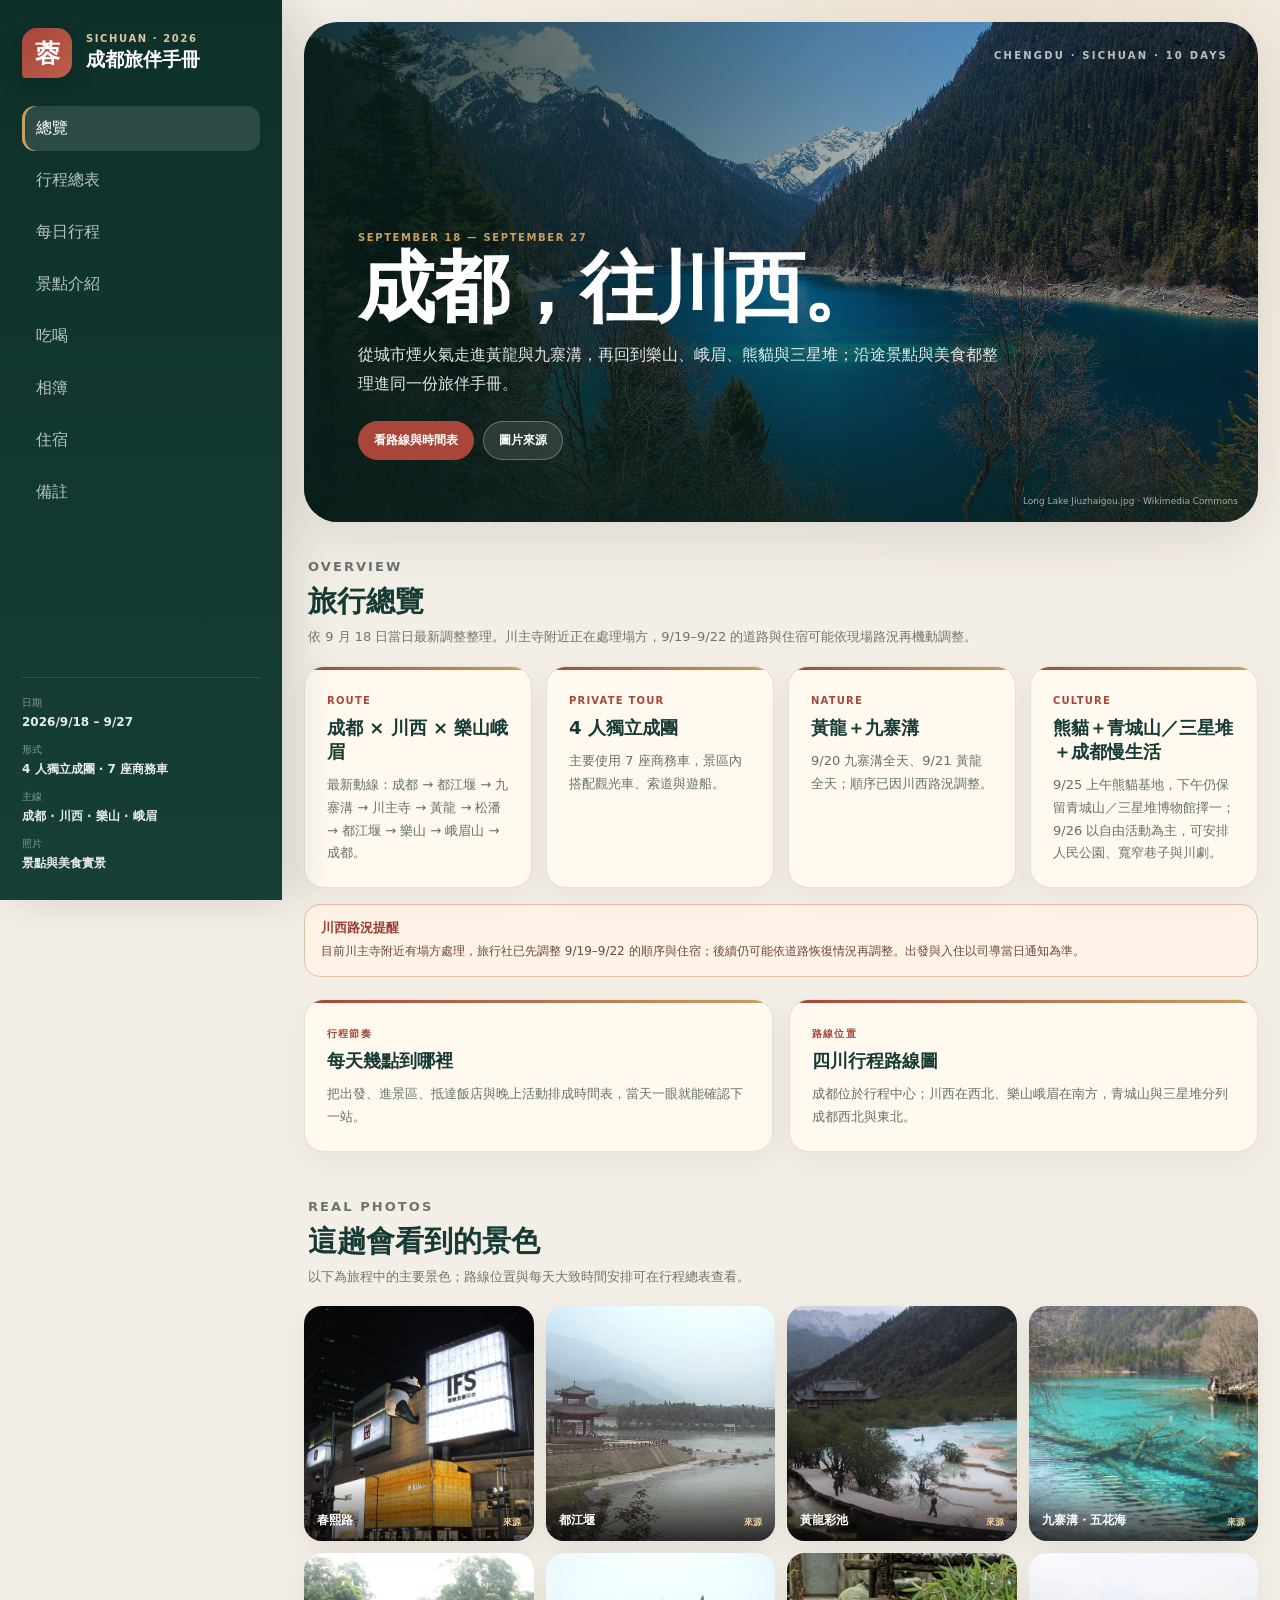
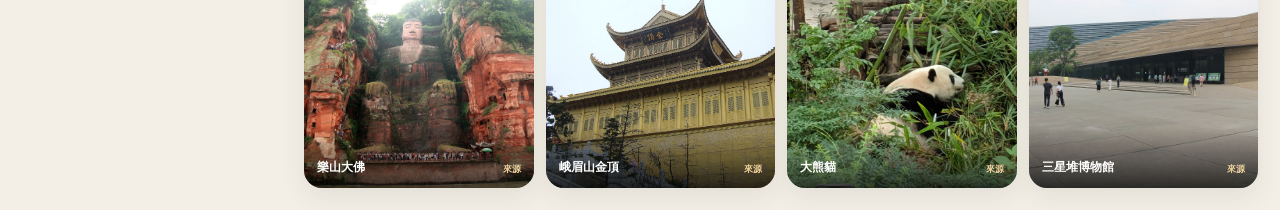
==== commit 34f3a4f6: "Add files via upload" ====
--- a/index.html
+++ b/index.html
@@ -1,7 +1,8 @@
-<!doctype html><html lang="zh-Hant"><head><meta charset="utf-8"><meta name="viewport" content="width=device-width,initial-scale=1"><meta name="theme-color" content="#173d36"><meta name="apple-mobile-web-app-capable" content="yes"><meta name="apple-mobile-web-app-title" content="成都旅伴"><title>成都旅伴手冊｜2026.09.18–09.27</title><link rel="manifest" href="./manifest.webmanifest"><link rel="stylesheet" href="./styles.css?rev=e124960667"></head><body>
+<!doctype html><html lang="zh-Hant"><head><meta charset="utf-8"><meta name="viewport" content="width=device-width,initial-scale=1"><meta name="theme-color" content="#173d36"><meta name="apple-mobile-web-app-capable" content="yes"><meta name="apple-mobile-web-app-title" content="成都旅伴"><title>成都旅伴手冊｜2026.09.18–09.27</title><link rel="manifest" href="./manifest.webmanifest"><link rel="stylesheet" href="./styles.css?rev=e918route2"></head><body>
 <div class="app-shell"><aside class="sidebar"><div class="brand"><div class="brand-mark">蓉</div><div><p class="eyebrow">Sichuan · 2026</p><h1>成都旅伴手冊</h1></div></div><nav class="nav-tabs"><button class="nav-tab is-active" data-view="overview">總覽</button><button class="nav-tab" data-view="tempo">行程總表</button><button class="nav-tab" data-view="itinerary">每日行程</button><button class="nav-tab" data-view="places">景點介紹</button><button class="nav-tab" data-view="food">吃喝</button><button class="nav-tab" data-view="gallery">相簿</button><button class="nav-tab" data-view="hotels">住宿</button><button class="nav-tab" data-view="notes">備註</button></nav><section class="trip-meta"><div><span>日期</span><strong>2026/9/18 – 9/27</strong></div><div><span>形式</span><strong>4 人獨立成團 · 7 座商務車</strong></div><div><span>主線</span><strong>成都 · 川西 · 樂山 · 峨眉</strong></div><div><span>照片</span><strong>景點與美食實景</strong></div></section></aside>
 <main><section class="hero" style="--hero:url('./assets/photos/jiuzhaigou_2.jpg')"><div class="hero-overlay"></div><div class="hero-topline">CHENGDU · SICHUAN · 10 DAYS</div><div class="hero-copy"><p class="eyebrow">September 18 — September 27</p><h2>成都，往川西。</h2><p>從城市煙火氣走進黃龍與九寨溝，再回到樂山、峨眉、熊貓與三星堆；沿途景點與美食都整理進同一份旅伴手冊。</p><div class="hero-actions"><button class="hero-jump" data-go="tempo">看路線與時間表</button><a href="./IMAGE_CREDITS.html">圖片來源</a></div></div><div class="hero-source">Long Lake Jiuzhaigou.jpg · Wikimedia Commons</div></section>
-<section class="view is-visible" id="overview"><div class="section-heading"><div><p class="eyebrow">Overview</p><h3>旅行總覽</h3><p>依旅行社 9 月 18 日最新版行程整理；九晚酒店均已確認，住宿頁可直接開啟高德地圖。</p></div></div><div class="overview-grid"><article class="info-card"><span class="card-kicker">Route</span><h4>成都 × 川西 × 樂山峨眉</h4><p>9/18 成都；9/19–22 川西；9/23–24 樂山峨眉；9/25–26 成都；9/27 返程。</p></article><article class="info-card"><span class="card-kicker">Private Tour</span><h4>4 人獨立成團</h4><p>主要使用 7 座商務車，景區內搭配觀光車、索道與遊船。</p></article><article class="info-card"><span class="card-kicker">Nature</span><h4>黃龍＋九寨溝</h4><p>連續兩個完整景區日，是整趟旅程最重要的自然景觀段。</p></article><article class="info-card"><span class="card-kicker">Culture</span><h4>熊貓＋青城山／三星堆＋成都慢生活</h4><p>9/25 上午熊貓基地，下午青城山／三星堆博物館擇一；最後以錦里、人民公園與川劇收尾。</p></article></div>
+<section class="view is-visible" id="overview"><div class="section-heading"><div><p class="eyebrow">Overview</p><h3>旅行總覽</h3><p>依 9 月 18 日當日最新調整整理。川主寺附近正在處理塌方，9/19–9/22 的道路與住宿可能依現場路況再機動調整。</p></div></div><div class="overview-grid"><article class="info-card"><span class="card-kicker">Route</span><h4>成都 × 川西 × 樂山峨眉</h4><p>最新動線：成都 → 都江堰 → 九寨溝 → 川主寺 → 黃龍 → 松潘 → 都江堰 → 樂山 → 峨眉山 → 成都。</p></article><article class="info-card"><span class="card-kicker">Private Tour</span><h4>4 人獨立成團</h4><p>主要使用 7 座商務車，景區內搭配觀光車、索道與遊船。</p></article><article class="info-card"><span class="card-kicker">Nature</span><h4>黃龍＋九寨溝</h4><p>9/20 九寨溝全天、9/21 黃龍全天；順序已因川西路況調整。</p></article><article class="info-card"><span class="card-kicker">Culture</span><h4>熊貓＋青城山／三星堆＋成都慢生活</h4><p>9/25 上午熊貓基地，下午仍保留青城山／三星堆博物館擇一；9/26 以自由活動為主，可安排人民公園、寬窄巷子與川劇。</p></article></div>
+<div class="route-alert"><strong>川西路況提醒</strong><p>目前川主寺附近有塌方處理，旅行社已先調整 9/19–9/22 的順序與住宿；後續仍可能依道路恢復情況再調整。出發與入住以司導當日通知為準。</p></div>
 <section class="tempo-teaser">
   <article class="info-card">
     <span class="card-kicker">行程節奏</span><h4>每天幾點到哪裡</h4>
@@ -13,7 +14,7 @@
   </article>
 </section>
 <div class="section-heading compact"><div><p class="eyebrow">Real Photos</p><h3>這趟會看到的景色</h3><p>以下為旅程中的主要景色；路線位置與每天大致時間安排可在行程總表查看。</p></div></div><div class="overview-photo-grid"><figure class="photo-card"><img src="./assets/photos/chunxi.jpg" alt="春熙路"><figcaption><strong>春熙路</strong><a class="photo-source" href="https://commons.wikimedia.org/wiki/File:Chunxi_Road_20260514-2.jpg" target="_blank" rel="noopener">來源</a></figcaption></figure><figure class="photo-card"><img src="./assets/photos/dujiangyan_1.jpg" alt="都江堰"><figcaption><strong>都江堰</strong><a class="photo-source" href="https://commons.wikimedia.org/wiki/File:Dujiangyan_Irrigation_System.jpg" target="_blank" rel="noopener">來源</a></figcaption></figure><figure class="photo-card"><img src="./assets/photos/huanglong_1.jpg" alt="黃龍彩池"><figcaption><strong>黃龍彩池</strong><a class="photo-source" href="https://commons.wikimedia.org/wiki/File:Huanglonggou_Pools.jpg" target="_blank" rel="noopener">來源</a></figcaption></figure><figure class="photo-card"><img src="./assets/photos/jiuzhaigou_1.jpg" alt="九寨溝・五花海"><figcaption><strong>九寨溝・五花海</strong><a class="photo-source" href="https://commons.wikimedia.org/wiki/File:%E4%B9%9D%E5%AF%A8%E6%BA%9D%E4%BA%94%E8%8A%B1%E6%B5%B7.JPG" target="_blank" rel="noopener">來源</a></figcaption></figure><figure class="photo-card"><img src="./assets/photos/leshan_1.jpg" alt="樂山大佛"><figcaption><strong>樂山大佛</strong><a class="photo-source" href="https://commons.wikimedia.org/wiki/File:Leshan_Giant_Buddha.jpg" target="_blank" rel="noopener">來源</a></figcaption></figure><figure class="photo-card"><img src="./assets/photos/emei_1.jpg" alt="峨眉山金頂"><figcaption><strong>峨眉山金頂</strong><a class="photo-source" href="https://commons.wikimedia.org/wiki/File:GoldenSummit.JPG" target="_blank" rel="noopener">來源</a></figcaption></figure><figure class="photo-card"><img src="./assets/photos/panda_2.jpg" alt="大熊貓"><figcaption><strong>大熊貓</strong><a class="photo-source" href="https://commons.wikimedia.org/wiki/File:Chengdu_Research_Base_of_Giant_Panda_Breeding,_201907,_05.jpg" target="_blank" rel="noopener">來源</a></figcaption></figure><figure class="photo-card"><img src="./assets/photos/sanxingdui_2.jpg" alt="三星堆博物館"><figcaption><strong>三星堆博物館</strong><a class="photo-source" href="https://commons.wikimedia.org/wiki/File:Sanxingdui_Museum_20260512-1.jpg" target="_blank" rel="noopener">來源</a></figcaption></figure></div></section>
-<section class="view" id="tempo"><div class="section-heading"><div><p class="eyebrow">行程節奏</p><h3>每日時間與路線</h3><p>先看各地相對位置，再確認每天大約幾點抵達哪裡。時間為行程規劃參考，當天仍以司導、路況與景區安排為準。</p></div></div><div class="tempo-note">北方在上，地點依相對方位排列；路線圖不代表實際道路與里程。表中時間遇到塞車、排隊或天氣變化時可彈性調整。</div><div class="tempo-layout"><section class="tempo-block route-block"><div class="tempo-block-head"><div><p class="eyebrow">路線位置</p><h4>景點相對位置圖</h4></div><span class="tag">北上南下更直觀</span></div><div id="routeMap"></div><div class="map-caption"><p><strong>看圖重點：</strong>成都在中間；川西段在西北，樂山與峨眉山在南方，青城山與三星堆位於成都周邊。</p></div></section><section class="tempo-block schedule-block"><div class="tempo-block-head"><div><p class="eyebrow">每日時間</p><h4>每日時間表</h4></div><span class="tag">時間可依當天調整</span></div><div class="time-grid" id="timeGrid"></div></section></div></section><section class="view" id="itinerary"><div class="section-heading"><div><p class="eyebrow">Itinerary</p><h3>每日行程</h3><p>點日期切換，每一天都使用對應的實景照片。</p></div></div><div class="date-switcher" id="dateSwitcher"></div><div class="day-panel" id="dayPanel"></div></section>
+<section class="view" id="tempo"><div class="section-heading"><div><p class="eyebrow">行程節奏</p><h3>每日時間與路線</h3><p>相對位置圖用來抓方向；真正的最新先後順序請看下方「最新動線」與每日時間表。川西段仍可能因道路恢復情況機動調整。</p></div></div><div class="tempo-note"><strong>最新動線：</strong>成都 → 都江堰 → 九寨溝 → 川主寺 → 黃龍 → 松潘 → 都江堰 → 樂山 → 峨眉山 → 成都。<br>地圖只看相對位置，不代表本次實際先後；實際時間仍依司導、路況與景區安排。</div><div class="tempo-layout"><section class="tempo-block route-block"><div class="tempo-block-head"><div><p class="eyebrow">路線位置</p><h4>景點相對位置圖</h4></div><span class="tag">北上南下更直觀</span></div><div id="routeMap"></div><div class="map-caption"><p><strong>看圖重點：</strong>成都在中間；川西段在西北，樂山與峨眉山在南方。最新川西順序已改為都江堰 → 九寨溝 → 川主寺 → 黃龍 → 松潘 → 都江堰。</p></div></section><section class="tempo-block schedule-block"><div class="tempo-block-head"><div><p class="eyebrow">每日時間</p><h4>每日時間表</h4></div><span class="tag">時間可依當天調整</span></div><div class="time-grid" id="timeGrid"></div></section></div></section><section class="view" id="itinerary"><div class="section-heading"><div><p class="eyebrow">Itinerary</p><h3>每日行程</h3><p>點日期切換，每一天都使用對應的實景照片。</p></div></div><div class="date-switcher" id="dateSwitcher"></div><div class="day-panel" id="dayPanel"></div></section>
 <section class="view" id="places" aria-label="景點介紹">
   <div class="section-heading"><div><p class="eyebrow">走進風景</p><h3>景點介紹</h3><p>不只知道哪一天去，也知道到現場看什麼。從城市街巷、山水景區到寺院與古蜀文物，沿著這趟路線慢慢讀。</p></div></div>
   <p class="guide-basis">「這次安排」依旅行社 9 月 18 日行程表；景點背景另附資料來源。停留時間與玩法是參考建議，不是已確認的集合、票務或預約時刻。</p>
@@ -38,7 +39,7 @@
 
 <section class="view" id="hotels">
   <div class="section-heading"><div><p class="eyebrow">Stay</p><h3>住宿安排</h3>
-  <p>依旅行社 9 月 18 日最新版行程表整理。九晚酒店均已確認，可直接開啟高德地圖。</p></div></div>
+  <p>依 9 月 18 日當日最新調整整理。9/19 升級天源豪生，9/22 改住都江堰江上名都；川主寺住宿仍可能因路況調整。</p></div></div>
   <div class="hotel-grid" id="hotelGrid"></div>
 </section>
-<section class="view" id="notes"><div class="section-heading"><div><p class="eyebrow">Notes</p><h3>旅伴備註</h3><p id="notesStatus">備註只會保存在目前使用的手機。</p></div></div><div class="notes-layout"><form id="noteForm" class="note-form"><label>標題<input name="title" placeholder="例如：三星堆門票" required></label><label>內容<textarea name="body" placeholder="同行都需要看到的事情" required></textarea></label><button type="submit">新增備註</button></form><div class="note-list" id="noteList"></div></div></section></main></div><script>document.querySelectorAll('[data-go]').forEach(b=>b.onclick=()=>document.querySelector(`[data-view="${b.dataset.go}"]`).click());</script><script src="./app.js?rev=e124960667"></script></body></html>+<section class="view" id="notes"><div class="section-heading"><div><p class="eyebrow">Notes</p><h3>旅伴備註</h3><p id="notesStatus">備註只會保存在目前使用的手機。</p></div></div><div class="notes-layout"><form id="noteForm" class="note-form"><label>標題<input name="title" placeholder="例如：三星堆門票" required></label><label>內容<textarea name="body" placeholder="同行都需要看到的事情" required></textarea></label><button type="submit">新增備註</button></form><div class="note-list" id="noteList"></div></div></section></main></div><script>document.querySelectorAll('[data-go]').forEach(b=>b.onclick=()=>document.querySelector(`[data-view="${b.dataset.go}"]`).click());</script><script src="./app.js?rev=e918route2"></script></body></html>
--- a/styles.css
+++ b/styles.css
@@ -238,3 +238,5 @@
 @media(max-width:1180px){#places .places-grid{gap:14px}.guide-body{padding:20px}.guide-card .guide-title{font-size:24px}}
 @media(max-width:820px){#places .places-grid{grid-template-columns:1fr}.guide-controls{grid-template-columns:minmax(0,1fr) 135px}.guide-controls label:first-child{grid-column:1/-1}.guide-controls button{min-width:0}.guide-card .guide-intro{font-size:17px;line-height:1.95}.guide-highlight h5{font-size:16px}.guide-card .guide-highlight p,.guide-card .guide-trip p,.guide-card .guide-detail-body p{font-size:15px}.guide-body{padding:21px}.guide-details summary{font-size:16px}.daily-guides{grid-template-columns:1fr;gap:10px}#places .section-heading p{font-size:15px}.guide-basis{font-size:13px}.guide-photo{aspect-ratio:16/10}}
 @media(max-width:370px){.guide-body{padding:17px}.guide-controls{grid-template-columns:1fr 115px}.guide-actions button,.guide-actions a{padding:10px 12px}}
+
+.route-alert{margin:16px 0 22px;padding:14px 16px;border:1px solid #e3bda4;border-radius:16px;background:#fff2e7;color:#6e4938}.route-alert strong{display:block;color:#9a3f31;font-size:13px;margin-bottom:4px}.route-alert p{margin:0;font-size:12px;line-height:1.75}
